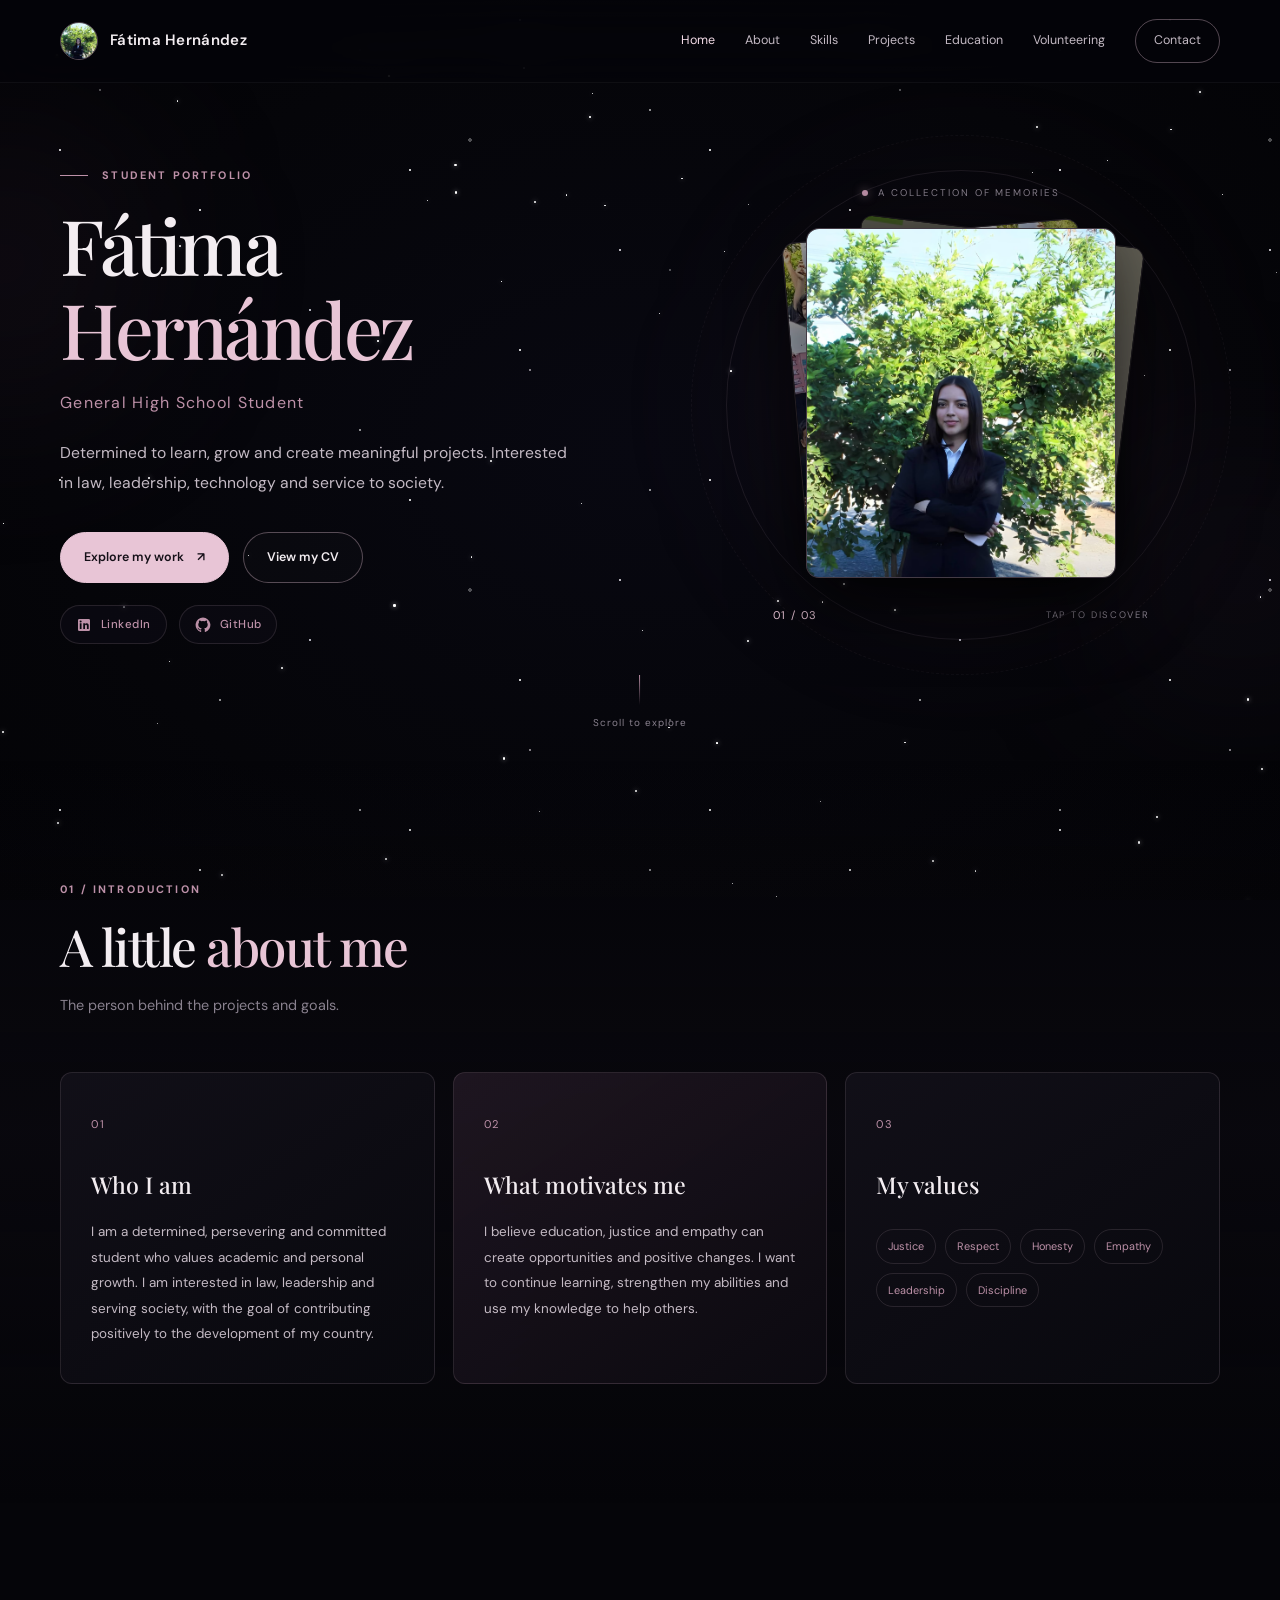
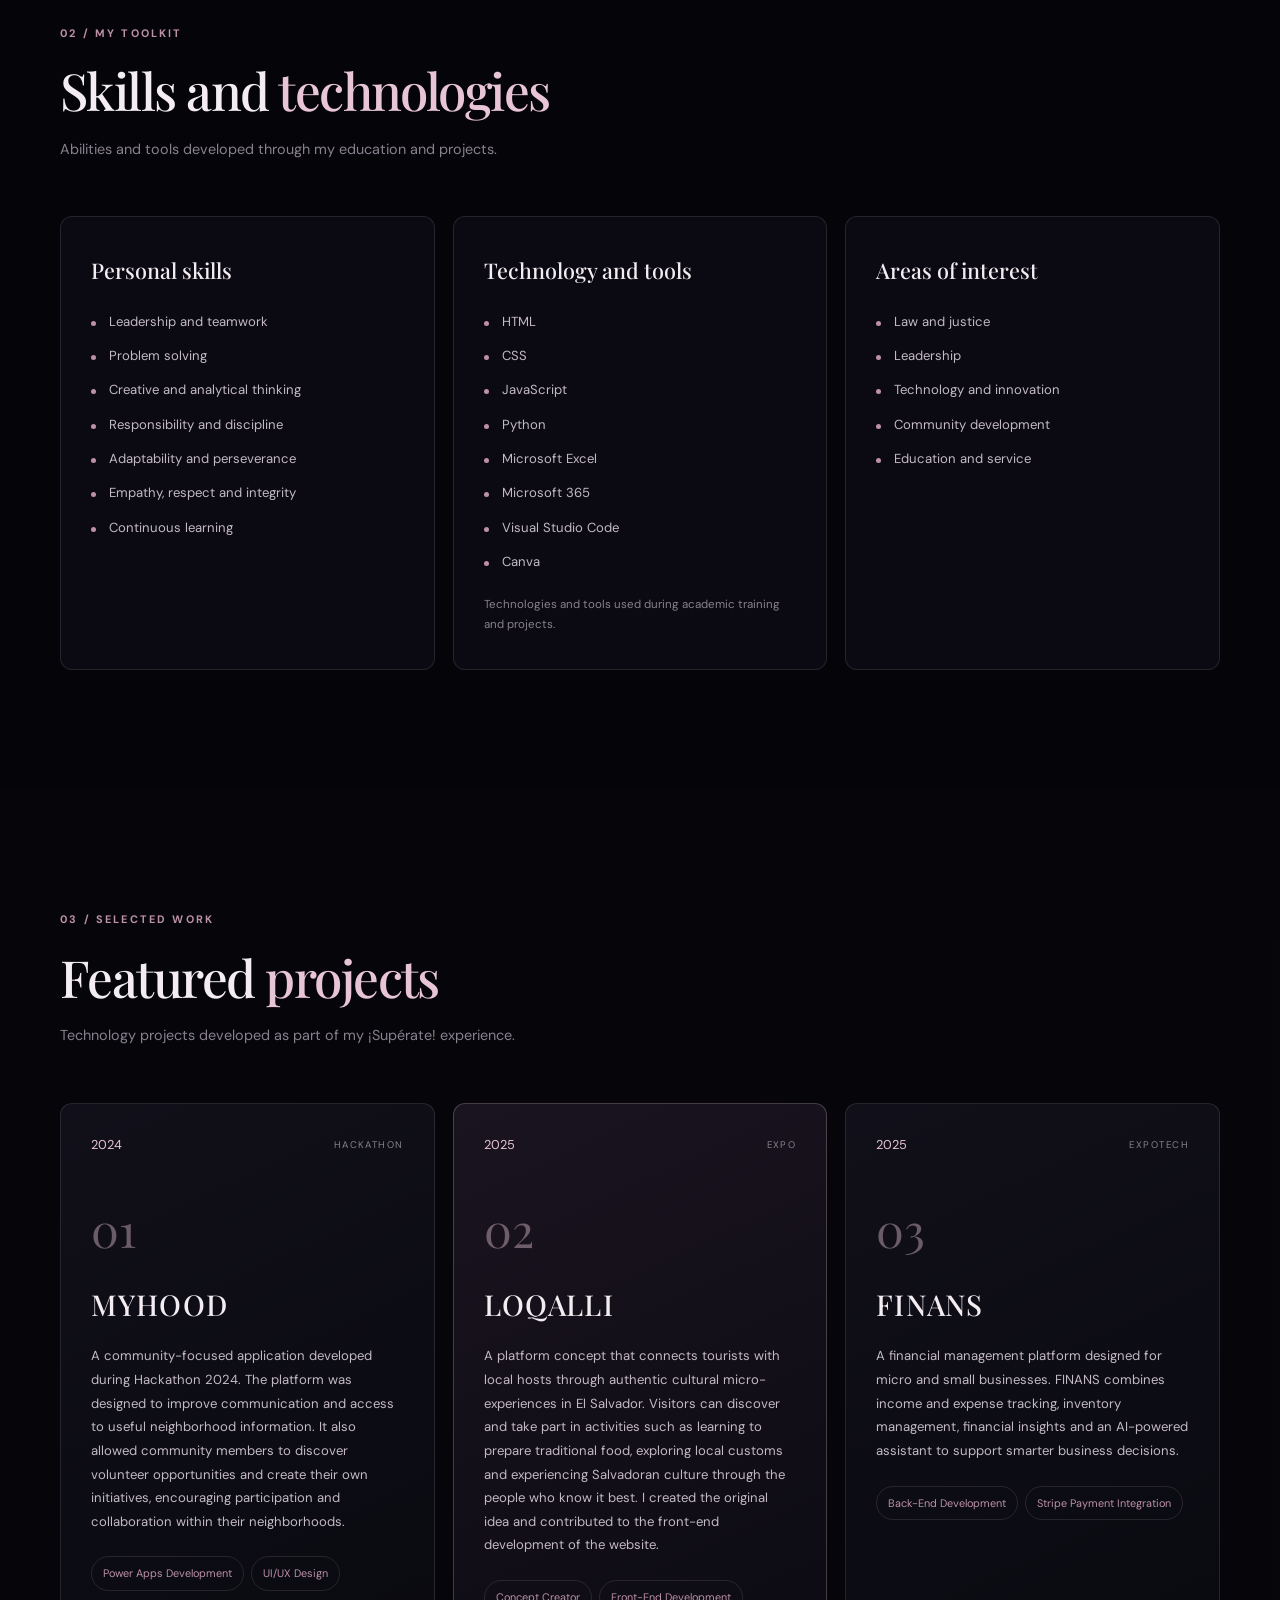
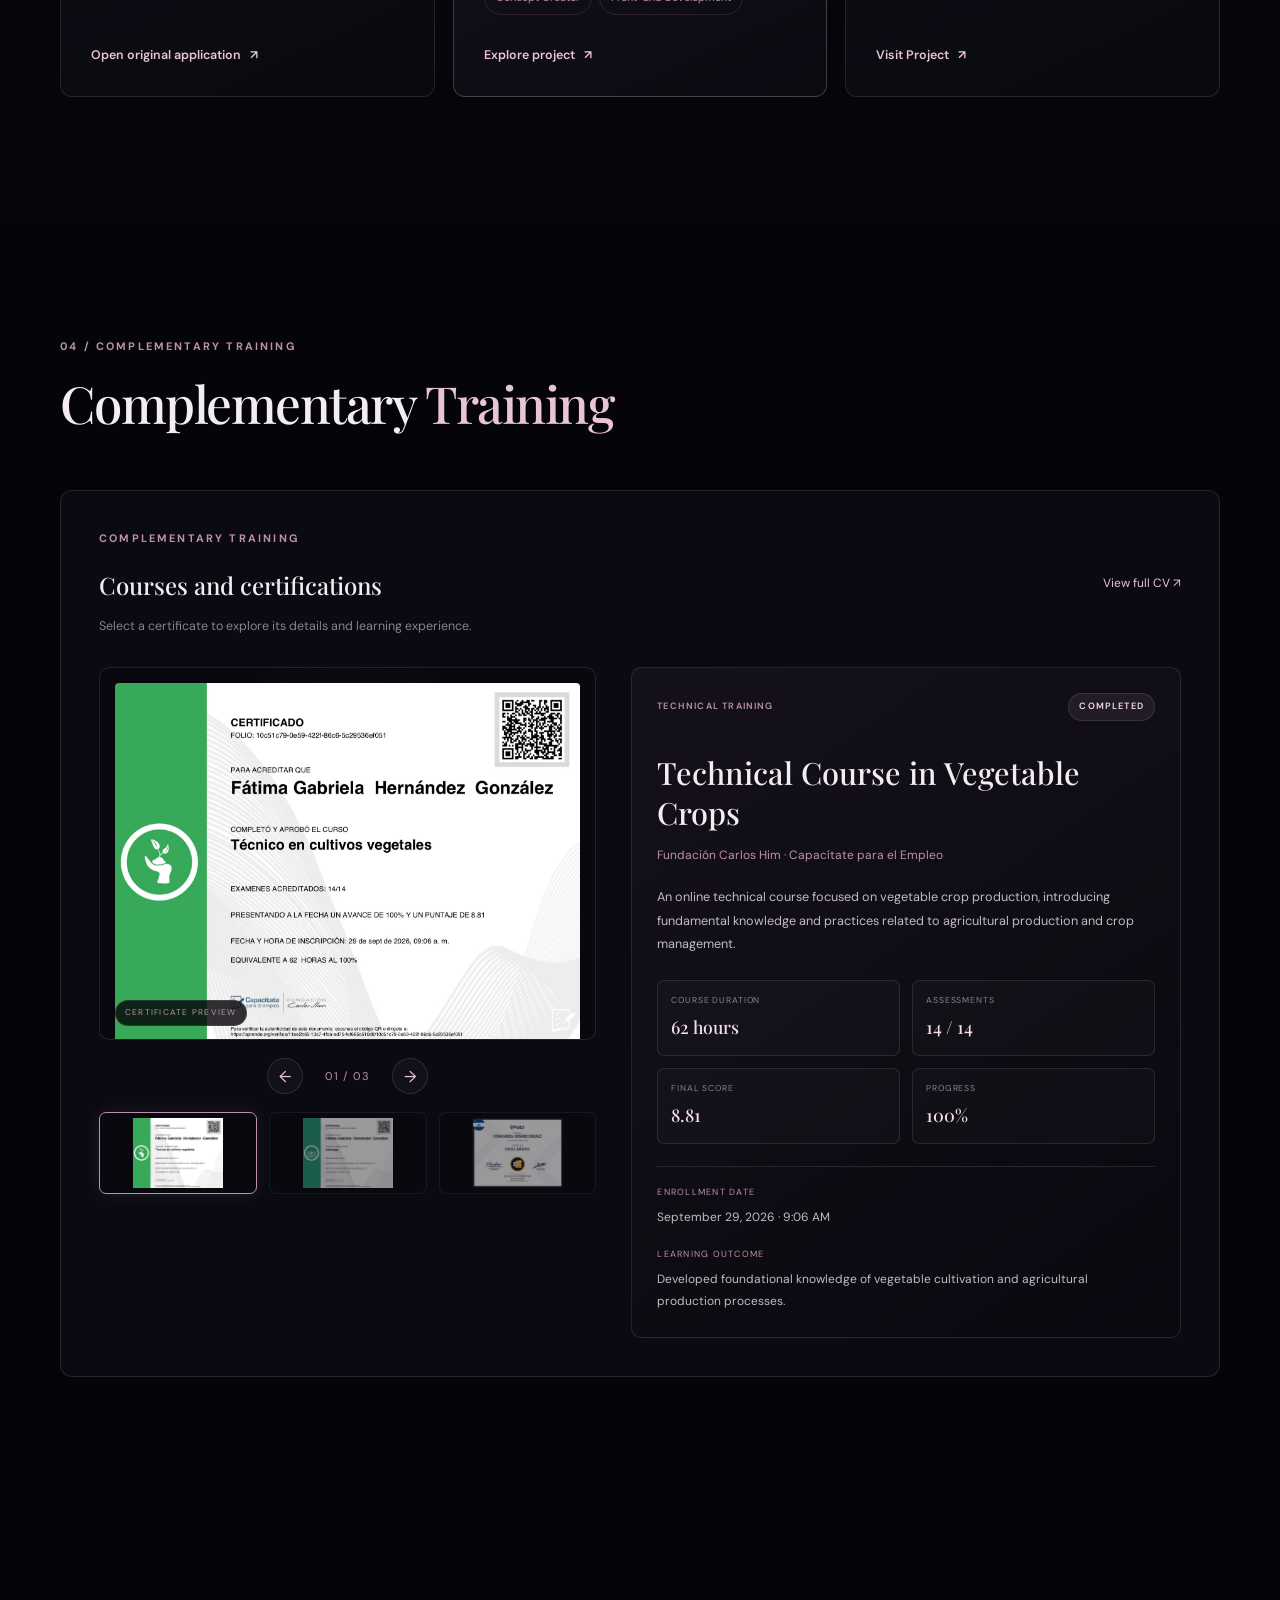
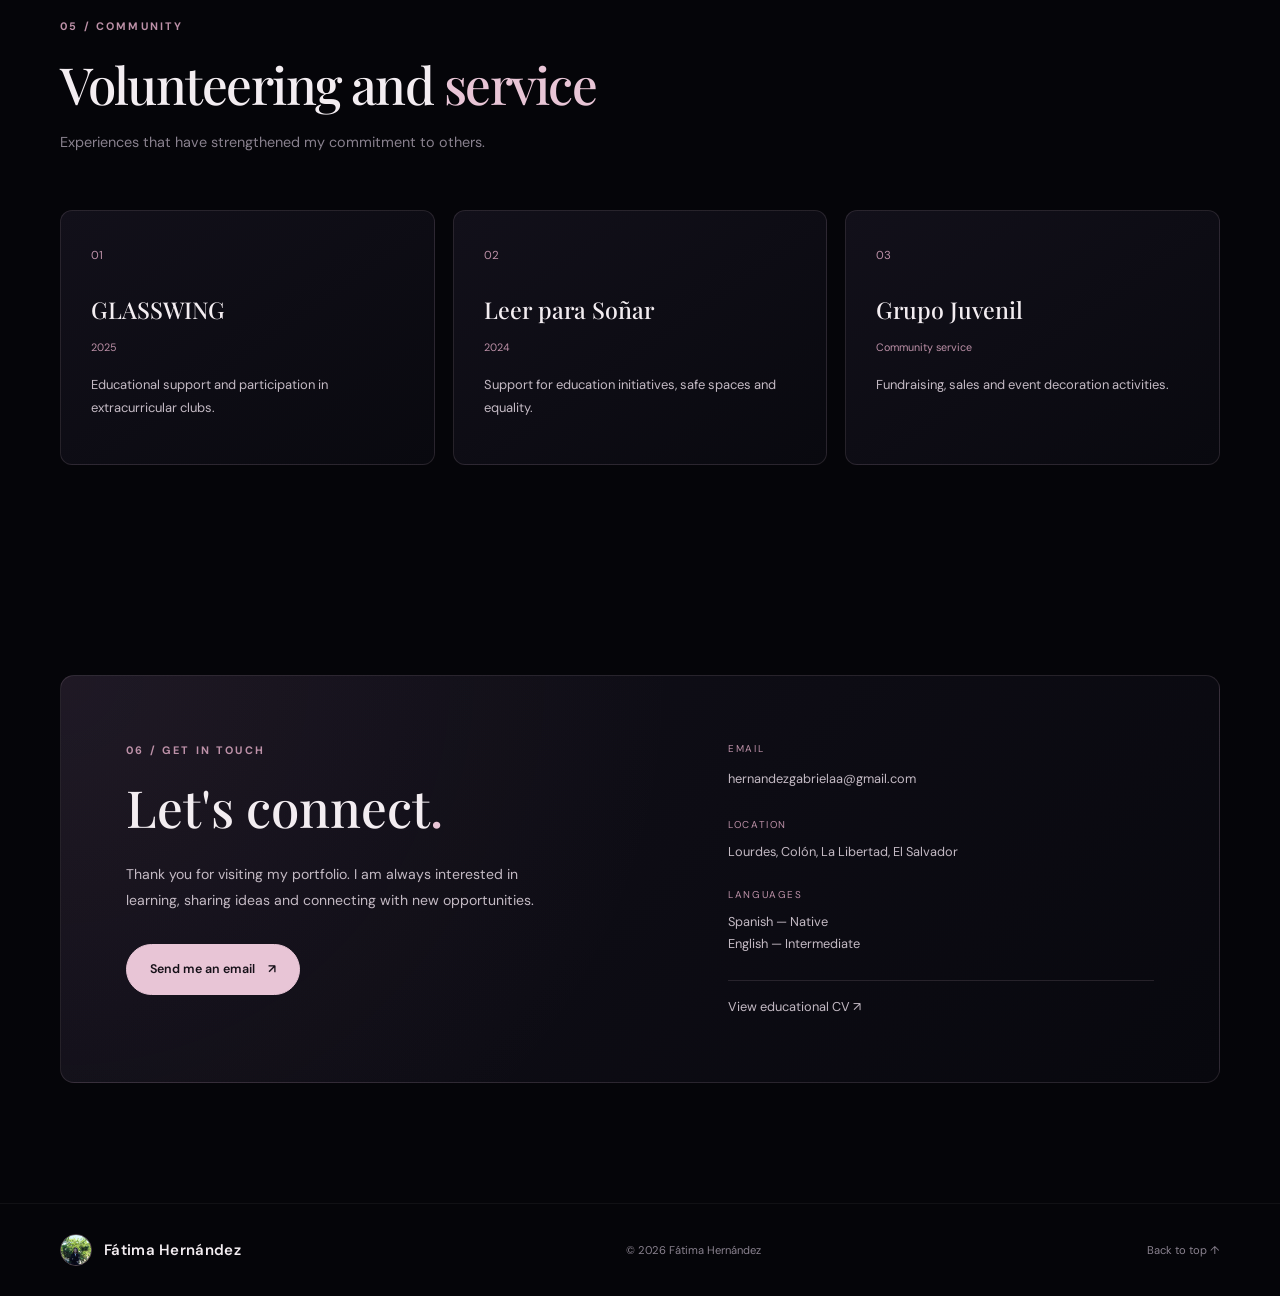
==== 04_MAINPORTFOLIO/index.html @ 50705771 "Initial commit: academic portfolio and projects" ====
<!DOCTYPE html>
<html lang="en">
<head>
    <meta charset="UTF-8">
    <meta name="viewport" content="width=device-width, initial-scale=1.0">
    <meta name="description" content="Academic and professional portfolio of Fátima Hernández, showcasing education, skills, technology projects and certifications.">
    <meta name="author" content="Fátima Hernández">
    <meta name="theme-color" content="#050509">
    <title>Fátima Hernández | Portfolio</title>

    <link rel="stylesheet" href="css/style.css">
    <link rel="preconnect" href="https://fonts.googleapis.com">
    <link rel="preconnect" href="https://fonts.gstatic.com" crossorigin>
    <link href="https://fonts.googleapis.com/css2?family=DM+Sans:wght@400;500;600;700&family=Playfair+Display:wght@500;600;700&display=swap" rel="stylesheet">
</head>

<body>
    <div class="scroll-progress" id="scrollProgress"></div>

    <div class="space-background" aria-hidden="true">
        <div class="stars stars-one"></div>
        <div class="stars stars-two"></div>
        <div class="stars stars-three"></div>
        <div class="shooting-stars" id="shootingStars"></div>
    </div>

    <div class="sparkle-layer" id="sparkleLayer" aria-hidden="true"></div>

    <header class="site-header">
        <nav class="navbar container">
            <a class="brand" href="#home" aria-label="Fátima Hernández home">
                <img class="brand-mark" src="assets/images/photo-1.jpeg" alt="Fátima Hernández">
                <span>Fátima Hernández</span>
            </a>

            <button class="menu-toggle" id="menuToggle" type="button"
                aria-label="Open navigation" aria-expanded="false">
                <span></span><span></span><span></span>
            </button>

            <div class="nav-links" id="navLinks">
                <a href="#home">Home</a>
                <a href="#about">About</a>
                <a href="#skills">Skills</a>
                <a href="#projects">Projects</a>
                <a href="#education">Education</a>
                <a href="#volunteering">Volunteering</a>
                <a href="#contact" class="nav-contact">Contact</a>
            </div>
        </nav>
    </header>

    <main>
        <section class="hero section" id="home">
            <div class="hero-decoration hero-decoration-one"></div>
            <div class="hero-decoration hero-decoration-two"></div>

            <div class="container hero-grid">
                <div class="hero-content reveal">
                    <p class="eyebrow">
                        <span class="eyebrow-line"></span>
                        STUDENT PORTFOLIO
                    </p>

                    <h1>Fátima <span>Hernández</span></h1>
                    <p class="hero-role">General High School Student</p>

                    <p class="hero-description">
                        Determined to learn, grow and create meaningful projects.
                        Interested in law, leadership, technology and service to society.
                    </p>

                    <div class="hero-actions">
                        <a class="button button-primary" href="#projects">
                            Explore my work <span>↗</span>
                        </a>
                        <a class="button button-secondary" href="cv.html">
                            View my CV
                        </a>
                    </div>

                    <div class="hero-socials" aria-label="Professional profiles">
                        <a href="https://www.linkedin.com/in/f%C3%A1tima-hern%C3%A1ndez-843629430/"
                           target="_blank"
                           rel="noopener noreferrer"
                           class="hero-social-link"
                           aria-label="LinkedIn profile"
                           title="LinkedIn">
                            <svg viewBox="0 0 24 24" aria-hidden="true" focusable="false">
                                <path d="M19 3H5a2 2 0 0 0-2 2v14a2 2 0 0 0 2 2h14a2 2 0 0 0 2-2V5a2 2 0 0 0-2-2ZM8.3 18H5.7V9.5h2.6ZM7 8.3a1.5 1.5 0 1 1 0-3 1.5 1.5 0 0 1 0 3ZM19 18h-2.6v-4.1c0-1-.02-2.2-1.35-2.2s-1.56 1.05-1.56 2.13V18h-2.6V9.5h2.5v1.16h.04a2.75 2.75 0 0 1 2.48-1.36c2.65 0 3.14 1.74 3.14 4Z"/>
                            </svg>
                            <span>LinkedIn</span>
                        </a>

                        <a href="https://github.com/gabriela0412"
                           target="_blank"
                           rel="noopener noreferrer"
                           class="hero-social-link"
                           aria-label="GitHub profile"
                           title="GitHub">
                            <svg viewBox="0 0 24 24" aria-hidden="true" focusable="false">
                                <path d="M12 .9a11.1 11.1 0 0 0-3.51 21.63c.55.1.76-.24.76-.53v-2.08c-3.1.67-3.75-1.32-3.75-1.32-.5-1.29-1.23-1.63-1.23-1.63-1.01-.69.08-.68.08-.68 1.12.08 1.71 1.15 1.71 1.15.99 1.7 2.6 1.21 3.23.93.1-.72.39-1.21.7-1.49-2.48-.28-5.09-1.24-5.09-5.52 0-1.22.44-2.22 1.15-3-.12-.28-.5-1.42.11-2.96 0 0 .94-.3 3.05 1.15a10.6 10.6 0 0 1 5.55 0c2.11-1.45 3.04-1.15 3.04-1.15.61 1.54.23 2.68.11 2.96.72.78 1.15 1.78 1.15 3.01 0 4.29-2.61 5.23-5.1 5.51.4.35.75 1.03.75 2.08V22c0 .29.2.64.76.53A11.1 11.1 0 0 0 12 .9Z"/>
                            </svg>
                            <span>GitHub</span>
                        </a>
                    </div>
                </div>

                <div class="hero-visual reveal">
                    <div class="visual-glow"></div>

                    <div class="memory-gallery" id="memoryGallery">
                        <div class="gallery-heading">
                            <span class="gallery-dot"></span>
                            A COLLECTION OF MEMORIES
                        </div>

                        <div class="memory-stack">
                            <button class="memory-card memory-card-back" type="button" aria-label="Show next memory">
                                <img src="assets/images/photo-3.jpeg" alt="Personal photograph 3"
                                    style="width: 100%; height: 100%; object-fit: cover; display: block;">
                            </button>

                            <button class="memory-card memory-card-middle" type="button" aria-label="Show next memory">
                                <img src="assets/images/photo-2.jpeg" alt="Personal photograph 2"
                                    style="width: 100%; height: 100%; object-fit: cover; display: block;">
                            </button>

                            <button class="memory-card memory-card-top" type="button" aria-label="Show next memory">
                                <img src="assets/images/photo-1.jpeg" alt="Personal photograph 1"
                                    style="width: 100%; height: 100%; object-fit: cover; display: block;">
                            </button>
                        </div>

                        <div class="gallery-footer">
                            <span class="gallery-counter" id="galleryCounter">01 / 03</span>
                            <span class="gallery-hint">TAP TO DISCOVER</span>
                        </div>
                    </div>

                    <div class="orbit orbit-one"></div>
                    <div class="orbit orbit-two"></div>
                </div>
            </div>

            <a class="scroll-cue" href="#about">
                <span></span>
                Scroll to explore
            </a>
        </section>

        <section class="section about-section" id="about">
            <div class="container">
                <div class="section-heading reveal">
                    <p class="eyebrow">01 / INTRODUCTION</p>
                    <h2>A little <span>about me</span></h2>
                    <p class="section-subtitle">The person behind the projects and goals.</p>
                </div>

                <div class="about-grid">
                    <article class="about-card reveal">
                        <span class="card-index">01</span>
                        <h3>Who I am</h3>
                        <p>
                            I am a determined, persevering and committed student who values
                            academic and personal growth. I am interested in law, leadership
                            and serving society, with the goal of contributing positively
                            to the development of my country.
                        </p>
                    </article>

                    <article class="about-card about-card-accent reveal">
                        <span class="card-index">02</span>
                        <h3>What motivates me</h3>
                        <p>
                            I believe education, justice and empathy can create opportunities
                            and positive changes. I want to continue learning, strengthen my
                            abilities and use my knowledge to help others.
                        </p>
                    </article>

                    <article class="about-card reveal">
                        <span class="card-index">03</span>
                        <h3>My values</h3>
                        <div class="value-tags">
                            <span>Justice</span>
                            <span>Respect</span>
                            <span>Honesty</span>
                            <span>Empathy</span>
                            <span>Leadership</span>
                            <span>Discipline</span>
                        </div>
                    </article>
                </div>
            </div>
        </section>

        <section class="section skills-section" id="skills">
            <div class="container">
                <div class="section-heading reveal">
                    <p class="eyebrow">02 / MY TOOLKIT</p>
                    <h2>Skills and <span>technologies</span></h2>
                    <p class="section-subtitle">
                        Abilities and tools developed through my education and projects.
                    </p>
                </div>

                <div class="skills-grid">
                    <article class="skill-card reveal">
                        <h3>Personal skills</h3>
                        <ul>
                            <li>Leadership and teamwork</li>
                            <li>Problem solving</li>
                            <li>Creative and analytical thinking</li>
                            <li>Responsibility and discipline</li>
                            <li>Adaptability and perseverance</li>
                            <li>Empathy, respect and integrity</li>
                            <li>Continuous learning</li>
                        </ul>
                    </article>

                    <article class="skill-card reveal">
                        <h3>Technology and tools</h3>
                        <ul>
                            <li>HTML</li>
                            <li>CSS</li>
                            <li>JavaScript</li>
                            <li>Python</li>
                            <li>Microsoft Excel</li>
                            <li>Microsoft 365</li>
                            <li>Visual Studio Code</li>
                            <li>Canva</li>
                        </ul>
                        <p class="skill-footnote">
                            Technologies and tools used during academic training and projects.
                        </p>
                    </article>

                    <article class="skill-card reveal">
                        <h3>Areas of interest</h3>
                        <ul>
                            <li>Law and justice</li>
                            <li>Leadership</li>
                            <li>Technology and innovation</li>
                            <li>Community development</li>
                            <li>Education and service</li>
                        </ul>
                    </article>
                </div>
            </div>
        </section>

        <section class="section projects-section" id="projects">
            <div class="container">
                <div class="section-heading reveal">
                    <p class="eyebrow">03 / SELECTED WORK</p>
                    <h2>Featured <span>projects</span></h2>
                    <p class="section-subtitle">
                        Technology projects developed as part of my ¡Supérate! experience.
                    </p>
                </div>

                <div class="projects-grid">
                    <article class="project-card reveal">
                        <div class="project-top">
                            <span class="project-year">2024</span>
                            <span class="project-type">HACKATHON</span>
                        </div>
                        <div class="project-symbol">01</div>
                        <h3>MYHOOD</h3>
                        <p class="project-description">
                            A community-focused application developed during Hackathon 2024.
                            The platform was designed to improve communication and access
                            to useful neighborhood information. It also allowed community
                            members to discover volunteer opportunities and create their
                            own initiatives, encouraging participation and collaboration
                            within their neighborhoods.
                        </p>
                        <div class="project-tags">
                            <span>Power Apps Development</span>
                            <span>UI/UX Design</span>
                        </div>
                        <a class="project-link"
                           href="https://apps.powerapps.com/play/e/default-d8e3bd44-0bba-426b-952d-ada7bb17393c/a/3a847e19-cc25-45d2-9c32-d7da4d3f4ea5?tenantId=d8e3bd44-0bba-426b-952d-ada7bb17393c&hint=375a041c-9f9b-4d1b-8ca0-4f06e231d00d&sourcetime=1794165853092"
                           target="_blank" rel="noopener noreferrer">
                            Open original application <span>↗</span>
                        </a>
                    </article>

                    <article class="project-card project-card-featured reveal">
                        <div class="project-top">
                            <span class="project-year">2025</span>
                            <span class="project-type">EXPO</span>
                        </div>
                        <div class="project-symbol">02</div>
                        <h3>LOQALLI</h3>
                        <p class="project-description">
                            A platform concept that connects tourists with local hosts
                            through authentic cultural micro-experiences in El Salvador.
                            Visitors can discover and take part in activities such as
                            learning to prepare traditional food, exploring local customs
                            and experiencing Salvadoran culture through the people who
                            know it best. I created the original idea and contributed
                            to the front-end development of the website.
                        </p>
                        <div class="project-tags">
                            <span>Concept Creator</span>
                            <span>Front-End Development</span>
                        </div>
                        <a class="project-link" href="../02_LOQALLI/index.html">
                            Explore project <span>↗</span>
                        </a>
                    </article>

                    <article class="project-card reveal">
                        <div class="project-top">
                            <span class="project-year">2025</span>
                            <span class="project-type">EXPOTECH</span>
                        </div>
                        <div class="project-symbol">03</div>
                        <h3>FINANS</h3>
                        <p class="project-description">
                            A financial management platform designed for micro and small
                            businesses. FINANS combines income and expense tracking,
                            inventory management, financial insights and an AI-powered
                            assistant to support smarter business decisions.
                        </p>
                        <div class="project-tags">
                            <span>Back-End Development</span>
                            <span>Stripe Payment Integration</span>
                        </div>
                        <a class="project-link"
                           href="https://finans-website.onrender.com/"
                           target="_blank" rel="noopener noreferrer">
                            Visit Project <span>↗</span>
                        </a>
                    </article>
                </div>
            </div>
        </section>

        <section class="section education-section" id="education">
            <div class="container">
                <div class="section-heading reveal">
                    <p class="eyebrow">04 / COMPLEMENTARY TRAINING</p>
                    <h2>Complementary <span>Training</span></h2>
                </div>

                <div class="certificates-panel reveal">
                    <div class="certificates-heading">
                        <div>
                            <p class="eyebrow">COMPLEMENTARY TRAINING</p>
                            <h3>Courses and certifications</h3>
                            <p class="certificates-intro">
                                Select a certificate to explore its details and learning experience.
                            </p>
                        </div>
                        <a href="cv.html" class="text-link">View full CV ↗</a>
                    </div>

                    <div class="certificate-gallery" id="certificateGallery">
                        <div class="certificate-preview">
                            <div class="certificate-image-frame">
                                <img id="certificateImage"
                                     src="assets/images/certificate-1.jpeg"
                                     alt="Technical Course in Vegetable Crops certificate">
                                <span class="certificate-image-caption">CERTIFICATE PREVIEW</span>
                            </div>

                            <div class="certificate-controls">
                                <button type="button" id="certificatePrevious" aria-label="Previous certificate">←</button>
                                <span id="certificateCounter">01 / 03</span>
                                <button type="button" id="certificateNext" aria-label="Next certificate">→</button>
                            </div>

                            <div class="certificate-thumbnails" aria-label="Choose a certificate">
                                <button type="button" class="certificate-thumbnail active" data-certificate="0" aria-label="Show certificate one">
                                    <img src="assets/images/certificate-1.jpeg" alt="">
                                </button>
                                <button type="button" class="certificate-thumbnail" data-certificate="1" aria-label="Show certificate two">
                                    <img src="assets/images/certificate-2.jpeg" alt="">
                                </button>
                                <button type="button" class="certificate-thumbnail" data-certificate="2" aria-label="Show certificate three">
                                    <img src="assets/images/certificate-3.jpeg" alt="">
                                </button>
                            </div>
                        </div>

                        <article class="certificate-details" aria-live="polite">
                            <div class="certificate-detail-top">
                                <span class="certificate-category" id="certificateCategory">TECHNICAL TRAINING</span>
                                <span class="certificate-status" id="certificateStatus">COMPLETED</span>
                            </div>

                            <p class="certificate-index" id="certificateIndex">CERTIFICATE 01</p>
                            <h4 id="certificateTitle">Technical Course in Vegetable Crops</h4>
                            <p class="certificate-institution" id="certificateInstitution">
                                Fundación Carlos Him · Capacítate para el Empleo
                            </p>

                            <p class="certificate-description" id="certificateDescription">
                                An online technical course focused on vegetable crop production,
                                introducing fundamental knowledge and practices related to
                                agricultural production and crop management.
                            </p>

                            <div class="certificate-stat-grid">
                                <div class="certificate-stat">
                                    <span>COURSE DURATION</span>
                                    <strong id="certificateHours">62 hours</strong>
                                </div>
                                <div class="certificate-stat">
                                    <span>ASSESSMENTS</span>
                                    <strong id="certificateExams">14 / 14</strong>
                                </div>
                                <div class="certificate-stat">
                                    <span>FINAL SCORE</span>
                                    <strong id="certificateScore">8.81</strong>
                                </div>
                                <div class="certificate-stat">
                                    <span>PROGRESS</span>
                                    <strong id="certificateProgress">100%</strong>
                                </div>
                            </div>

                            <div class="certificate-date">
                                <span id="certificateDateLabel">ENROLLMENT DATE</span>
                                <p id="certificateDate">September 29, 2026 · 9:06 AM</p>
                            </div>

                            <div class="certificate-learning">
                                <span>LEARNING OUTCOME</span>
                                <p id="certificateLearning">
                                    Developed foundational knowledge of vegetable cultivation
                                    and agricultural production processes.
                                </p>
                            </div>
                        </article>
                    </div>
                </div>
            </div>
        </section>

        <section class="section volunteering-section" id="volunteering">
            <div class="container">
                <div class="section-heading reveal">
                    <p class="eyebrow">05 / COMMUNITY</p>
                    <h2>Volunteering and <span>service</span></h2>
                    <p class="section-subtitle">
                        Experiences that have strengthened my commitment to others.
                    </p>
                </div>

                <div class="volunteer-grid">
                    <article class="volunteer-card reveal">
                        <span class="volunteer-number">01</span>
                        <h3>GLASSWING</h3>
                        <span class="volunteer-year">2025</span>
                        <p>Educational support and participation in extracurricular clubs.</p>
                    </article>

                    <article class="volunteer-card reveal">
                        <span class="volunteer-number">02</span>
                        <h3>Leer para Soñar</h3>
                        <span class="volunteer-year">2024</span>
                        <p>Support for education initiatives, safe spaces and equality.</p>
                    </article>

                    <article class="volunteer-card reveal">
                        <span class="volunteer-number">03</span>
                        <h3>Grupo Juvenil</h3>
                        <span class="volunteer-year">Community service</span>
                        <p>Fundraising, sales and event decoration activities.</p>
                    </article>
                </div>
            </div>
        </section>

        <section class="section contact-section" id="contact">
            <div class="container contact-card reveal">
                <div class="contact-content">
                    <p class="eyebrow">06 / GET IN TOUCH</p>
                    <h2>Let's connect<span>.</span></h2>
                    <p>
                        Thank you for visiting my portfolio. I am always interested
                        in learning, sharing ideas and connecting with new opportunities.
                    </p>
                    <a class="button button-primary" href="mailto:hernandezgabrielaa@gmail.com">
                        Send me an email <span>↗</span>
                    </a>
                </div>

                <div class="contact-details">
                    <div>
                        <span class="detail-label">EMAIL</span>
                        <a href="mailto:hernandezgabrielaa@gmail.com">hernandezgabrielaa@gmail.com</a>
                    </div>

                    <div>
                        <span class="detail-label">LOCATION</span>
                        <p>Lourdes, Colón, La Libertad, El Salvador</p>
                    </div>

                    <div>
                        <span class="detail-label">LANGUAGES</span>
                        <p>Spanish — Native</p>
                        <p>English — Intermediate</p>
                    </div>

                    <a class="cv-download-link" href="cv.html">View educational CV ↗</a>
                </div>
            </div>
        </section>
    </main>

    <footer class="site-footer">
        <div class="container footer-inner">
            <a class="brand footer-brand" href="#home">
                <img class="brand-mark" src="assets/images/photo-1.jpeg" alt="Fátima Hernández">
                <span>Fátima Hernández</span>
            </a>
            <p>© 2026 Fátima Hernández</p>
            <a href="#home" class="back-to-top">Back to top ↑</a>
        </div>
    </footer>

    <script src="js/script.js"></script>
</body>
</html>
---- 04_MAINPORTFOLIO/css/style.css ----
:root {
    --background: #050509;
    --background-soft: #08080f;
    --surface: #0d0c14;
    --surface-light: #12111b;
    --surface-hover: #191622;

    --pink: #e8c5d6;
    --pink-soft: #f4dce8;
    --pink-muted: #bd91a8;
    --pink-dark: #8c637b;

    --text: #f3edf1;
    --text-soft: #c4bac4;
    --muted: #89818e;

    --border: rgba(232, 197, 214, 0.13);
    --border-hover: rgba(232, 197, 214, 0.35);

    --font-main: 'DM Sans', sans-serif;
    --font-display: 'Playfair Display', serif;

    --container: 1160px;
}

* {
    margin: 0;
    padding: 0;
    box-sizing: border-box;
}

html {
    scroll-behavior: smooth;
    scroll-padding-top: 100px;
}

body {
    background: var(--background);
    color: var(--text);
    font-family: var(--font-main);
    line-height: 1.7;
    overflow-x: hidden;
    position: relative;
}

body::before {
    content: "";
    position: fixed;
    inset: 0;
    pointer-events: none;
    z-index: -1;
    background:
        radial-gradient(ellipse at 50% 0%, rgba(74, 59, 83, 0.09), transparent 45%),
        radial-gradient(ellipse at 10% 65%, rgba(77, 53, 78, 0.055), transparent 35%),
        radial-gradient(ellipse at 90% 85%, rgba(90, 63, 84, 0.05), transparent 35%);
}

a {
    text-decoration: none;
    color: inherit;
}

button {
    font: inherit;
}

ul {
    list-style: none;
}

.container {
    width: min(var(--container), calc(100% - 48px));
    margin: 0 auto;
}

.section {
    position: relative;
    padding: 120px 0;
}

.space-background {
    position: fixed;
    inset: 0;
    overflow: hidden;
    pointer-events: none;
    z-index: -1;
    background:
        radial-gradient(ellipse at 50% 50%, #080811 0%, #050509 65%, #030306 100%);
}

.stars {
    position: absolute;
    inset: -100%;
    width: 300%;
    height: 300%;
    background-repeat: repeat;
    will-change: transform;
}

.stars-one {
    opacity: 0.8;
    background-image:
        radial-gradient(1px 1px at 40px 60px, #ffffff 98%, transparent),
        radial-gradient(1px 1px at 180px 120px, #ffffff 98%, transparent),
        radial-gradient(1px 1px at 290px 220px, #dcdce8 98%, transparent),
        radial-gradient(1px 1px at 390px 80px, #ffffff 98%, transparent),
        radial-gradient(1px 1px at 500px 260px, #ffffff 98%, transparent),
        radial-gradient(1px 1px at 600px 160px, #e9e5ed 98%, transparent);
    background-size: 650px 330px;
    animation: starDrift 100s linear infinite;
}

.stars-two {
    opacity: 0.55;
    background-image:
        radial-gradient(1.5px 1.5px at 100px 80px, #fff 98%, transparent),
        radial-gradient(1px 1px at 240px 190px, #fff 98%, transparent),
        radial-gradient(1px 1px at 410px 130px, #e8dfe8 98%, transparent),
        radial-gradient(1.5px 1.5px at 530px 250px, #fff 98%, transparent);
    background-size: 700px 380px;
    animation: starDrift 150s linear infinite reverse;
}

.stars-three {
    opacity: 0.3;
    background-image:
        radial-gradient(2px 2px at 150px 140px, #fff 98%, transparent),
        radial-gradient(1px 1px at 350px 270px, #fff 98%, transparent),
        radial-gradient(1px 1px at 580px 90px, #fff 98%, transparent);
    background-size: 800px 450px;
    animation: starDrift 190s linear infinite;
}

@keyframes starDrift {
    from {
        transform: translate3d(0, 0, 0);
    }

    to {
        transform: translate3d(-250px, 180px, 0);
    }
}

.shooting-stars {
    position: absolute;
    inset: 0;
    overflow: hidden;
}

.shooting-star {
    position: absolute;
    width: 120px;
    height: 1px;
    opacity: 0;
    transform: rotate(-35deg);
    transform-origin: right;
    background: linear-gradient(
        90deg,
        transparent,
        rgba(255, 255, 255, 0.15),
        rgba(255, 255, 255, 0.9)
    );
    filter: drop-shadow(0 0 3px rgba(255, 255, 255, 0.45));
    animation: shootingStar 1.7s ease-out forwards;
}

.shooting-star::after {
    content: "";
    position: absolute;
    right: 0;
    top: -1px;
    width: 3px;
    height: 3px;
    border-radius: 50%;
    background: white;
    box-shadow: 0 0 8px white;
}

@keyframes shootingStar {
    0% {
        opacity: 0;
        transform: translate(0, 0) rotate(-35deg);
    }

    12% {
        opacity: 0.9;
    }

    100% {
        opacity: 0;
        transform: translate(-260px, 180px) rotate(-35deg);
    }
}

.sparkle-layer {
    position: fixed;
    inset: 0;
    pointer-events: none;
    overflow: hidden;
    z-index: 0;
}

.sparkle {
    position: absolute;
    width: 2px;
    height: 2px;
    border-radius: 50%;
    background: #fff;
    box-shadow: 0 0 5px rgba(255, 255, 255, 0.7);
    animation: twinkle var(--duration) ease-in-out infinite;
    animation-delay: var(--delay);
}

@keyframes twinkle {
    0%, 100% {
        opacity: 0.12;
        transform: scale(0.65);
    }

    50% {
        opacity: 0.95;
        transform: scale(1.5);
    }
}

.scroll-progress {
    position: fixed;
    top: 0;
    left: 0;
    height: 2px;
    width: 0;
    background: linear-gradient(90deg, #c69ab0, #f7e5ee);
    z-index: 1000;
}

.site-header {
    position: fixed;
    top: 0;
    left: 0;
    width: 100%;
    z-index: 100;
    background: rgba(5, 5, 9, 0.78);
    backdrop-filter: blur(20px);
    border-bottom: 1px solid rgba(255, 255, 255, 0.045);
}

.navbar {
    height: 82px;
    display: flex;
    align-items: center;
    justify-content: space-between;
}

.brand {
    display: flex;
    align-items: center;
    gap: 12px;
    font-weight: 600;
    font-size: 0.94rem;
    letter-spacing: 0.02em;
}

.brand-mark {
    width: 38px;
    height: 38px;
    display: grid;
    place-items: center;
    border: 1px solid var(--border-hover);
    border-radius: 50%;
    color: var(--pink);
    font-family: var(--font-display);
    font-size: 0.85rem;
}

.nav-links {
    display: flex;
    align-items: center;
    gap: 30px;
}

.nav-links a {
    font-size: 0.78rem;
    color: var(--text-soft);
    transition: color 0.3s ease;
}

.nav-links a:hover,
.nav-links a.active {
    color: var(--pink-soft);
}

.nav-contact {
    padding: 10px 18px;
    border: 1px solid var(--border-hover);
    border-radius: 30px;
}

.menu-toggle {
    display: none;
    background: transparent;
    border: 0;
    cursor: pointer;
}

/* HERO */

.hero {
    min-height: 760px;
    display: flex;
    align-items: center;
    padding-top: 150px;
    padding-bottom: 100px;
    overflow: hidden;
}

.hero-grid {
    display: grid;
    grid-template-columns: 1.05fr 0.95fr;
    align-items: center;
    gap: 70px;
}

.hero-decoration {
    position: absolute;
    border-radius: 50%;
    filter: blur(90px);
    pointer-events: none;
}

.hero-decoration-one {
    width: 300px;
    height: 300px;
    background: rgba(119, 83, 111, 0.09);
    top: 15%;
    left: -150px;
}

.hero-decoration-two {
    width: 280px;
    height: 280px;
    background: rgba(117, 91, 122, 0.07);
    right: -100px;
    bottom: 5%;
}

.eyebrow {
    color: var(--pink-muted);
    font-size: 0.68rem;
    font-weight: 700;
    letter-spacing: 0.2em;
    margin-bottom: 18px;
}

.eyebrow-line {
    display: inline-block;
    width: 28px;
    height: 1px;
    background: var(--pink-muted);
    vertical-align: middle;
    margin-right: 9px;
}

.hero h1 {
    font-family: var(--font-display);
    font-size: clamp(3.2rem, 6vw, 5.7rem);
    line-height: 1.1;
    font-weight: 500;
    letter-spacing: -0.045em;
    margin-bottom: 18px;
}

.hero h1 span,
.section-heading h2 span {
    color: var(--pink);
}

.hero-role {
    color: var(--pink-muted);
    font-size: 1rem;
    letter-spacing: 0.08em;
    margin-bottom: 22px;
}

.hero-description {
    max-width: 510px;
    color: var(--text-soft);
    font-size: 0.98rem;
    line-height: 1.9;
}

.hero-actions {
    display: flex;
    gap: 14px;
    margin-top: 34px;
    flex-wrap: wrap;
}

.button {
    display: inline-flex;
    align-items: center;
    justify-content: center;
    gap: 13px;
    padding: 14px 23px;
    border-radius: 30px;
    font-size: 0.78rem;
    font-weight: 600;
    transition: all 0.3s ease;
}

.button-primary {
    color: #151018;
    background: var(--pink);
    border: 1px solid var(--pink);
}

.button-primary:hover {
    background: var(--pink-soft);
    transform: translateY(-3px);
    box-shadow: 0 8px 30px rgba(232, 197, 214, 0.16);
}

.button-secondary {
    color: var(--text);
    border: 1px solid var(--border-hover);
    background: rgba(255, 255, 255, 0.015);
}

.button-secondary:hover {
    border-color: var(--pink);
    color: var(--pink-soft);
    transform: translateY(-3px);
}

/* LINKEDIN AND GITHUB */

.hero-socials {
    display: flex;
    align-items: center;
    flex-wrap: wrap;
    gap: 12px;
    margin-top: 22px;
    position: relative;
    z-index: 5;
}

.hero-social-link {
    display: inline-flex;
    align-items: center;
    justify-content: center;
    gap: 9px;
    padding: 9px 15px;
    color: var(--pink-muted);
    background: rgba(13, 12, 20, 0.65);
    border: 1px solid var(--border);
    border-radius: 30px;
    font-size: 0.72rem;
    font-weight: 500;
    letter-spacing: 0.04em;
    transition:
        color 0.3s ease,
        background 0.3s ease,
        border-color 0.3s ease,
        box-shadow 0.3s ease,
        transform 0.3s ease;
}

.hero-social-link svg {
    width: 16px;
    height: 16px;
    flex-shrink: 0;
    fill: currentColor;
    transition: transform 0.3s ease;
}

.hero-social-link:hover {
    color: var(--pink-soft);
    background: rgba(232, 197, 214, 0.08);
    border-color: var(--pink-muted);
    box-shadow: 0 0 22px rgba(232, 197, 214, 0.12);
    transform: translateY(-3px);
}

.hero-social-link:hover svg {
    transform: scale(1.1);
}

.hero-social-link:focus-visible {
    outline: 2px solid var(--pink);
    outline-offset: 4px;
}

.hero-note {
    margin-top: 42px;
    color: var(--muted);
    font-size: 0.76rem;
    letter-spacing: 0.04em;
}

.note-star {
    color: var(--pink);
    margin-right: 9px;
}

/* MEMORY GALLERY */

.hero-visual {
    min-height: 510px;
    position: relative;
    display: grid;
    place-items: center;
}

.visual-glow {
    position: absolute;
    width: 360px;
    height: 360px;
    border-radius: 50%;
    background: rgba(166, 117, 148, 0.09);
    filter: blur(85px);
}

.memory-gallery {
    width: min(100%, 400px);
    position: relative;
    z-index: 3;
}

.gallery-heading {
    display: flex;
    align-items: center;
    justify-content: center;
    gap: 10px;
    color: var(--muted);
    font-size: 0.61rem;
    letter-spacing: 0.2em;
    margin-bottom: 26px;
}

.gallery-dot {
    width: 6px;
    height: 6px;
    border-radius: 50%;
    background: var(--pink-muted);
    box-shadow: 0 0 10px rgba(232, 197, 214, 0.5);
}

.memory-stack {
    width: 310px;
    height: 350px;
    position: relative;
    margin: 0 auto;
    perspective: 1000px;
}

.memory-card {
    position: absolute;
    inset: 0;
    width: 100%;
    height: 100%;
    padding: 0;
    border: 1px solid rgba(232, 197, 214, 0.25);
    border-radius: 13px;
    overflow: hidden;
    cursor: pointer;
    background: var(--surface);
    box-shadow: 0 25px 70px rgba(0, 0, 0, 0.5);
    transition:
        transform 0.65s cubic-bezier(.2, .8, .2, 1),
        opacity 0.55s ease,
        filter 0.5s ease;
}

.memory-card:focus-visible {
    outline: 2px solid var(--pink);
    outline-offset: 5px;
}

.memory-card-back {
    transform: translate(23px, -12px) rotate(7deg) scale(0.92);
    filter: brightness(0.45);
    z-index: 1;
}

.memory-card-middle {
    transform: translate(-17px, -5px) rotate(-5deg) scale(0.96);
    filter: brightness(0.65);
    z-index: 2;
}

.memory-card-top {
    transform: translate(0, 0) rotate(0deg);
    z-index: 3;
}

.memory-card-top:hover {
    transform: translateY(-7px) rotate(-1deg);
}

.memory-card-top.is-leaving {
    transform: translate(130px, -100px) rotate(18deg) scale(0.75);
    opacity: 0;
    filter: brightness(0.2);
    pointer-events: none;
}

.memory-card.is-arriving {
    animation: memoryArrive 0.65s cubic-bezier(.2, .8, .2, 1);
}

@keyframes memoryArrive {
    from {
        opacity: 0.5;
        transform: translate(-30px, 15px) rotate(-8deg) scale(0.92);
    }

    to {
        opacity: 1;
    }
}

.memory-placeholder {
    position: absolute;
    inset: 0;
    display: flex;
    flex-direction: column;
    justify-content: center;
    align-items: center;
    overflow: hidden;
}

.memory-placeholder::before {
    content: "";
    position: absolute;
    inset: 0;
    background:
        radial-gradient(circle at 25% 20%, rgba(232, 197, 214, 0.12), transparent 35%),
        radial-gradient(circle at 75% 80%, rgba(136, 107, 147, 0.14), transparent 38%),
        linear-gradient(145deg, #17131e, #09090f 75%);
}

.memory-placeholder::after {
    content: "";
    position: absolute;
    inset: 14px;
    border: 1px solid rgba(232, 197, 214, 0.1);
    border-radius: 7px;
    pointer-events: none;
}

.memory-placeholder-one {
    background: #100e17;
}

.memory-placeholder-two {
    background: #13111b;
}

.memory-placeholder-three {
    background: #0d1018;
}

.memory-initials {
    position: relative;
    z-index: 1;
    font-family: var(--font-display);
    font-size: 5rem;
    color: rgba(244, 220, 232, 0.75);
    text-shadow: 0 0 40px rgba(232, 197, 214, 0.18);
}

.memory-number {
    position: relative;
    z-index: 1;
    font-family: var(--font-display);
    font-size: 5rem;
    color: rgba(244, 220, 232, 0.65);
}

.memory-placeholder-text {
    position: relative;
    z-index: 1;
    font-size: 0.58rem;
    letter-spacing: 0.25em;
    color: var(--pink-muted);
    margin-top: 15px;
}

.gallery-footer {
    display: flex;
    justify-content: space-between;
    align-items: center;
    margin: 28px 12px 0;
}

.gallery-counter {
    color: var(--pink);
    font-size: 0.7rem;
    letter-spacing: 0.12em;
}

.gallery-hint {
    color: var(--muted);
    font-size: 0.59rem;
    letter-spacing: 0.17em;
}

.orbit {
    position: absolute;
    border: 1px solid rgba(232, 197, 214, 0.09);
    border-radius: 50%;
    pointer-events: none;
}

.orbit-one {
    width: 470px;
    height: 470px;
    animation: orbitRotate 45s linear infinite;
}

.orbit-two {
    width: 540px;
    height: 540px;
    border-style: dashed;
    border-color: rgba(232, 197, 214, 0.045);
    animation: orbitRotate 75s linear infinite reverse;
}

@keyframes orbitRotate {
    to {
        transform: rotate(360deg);
    }
}

.floating-label {
    position: absolute;
    right: -8px;
    bottom: 75px;
    color: var(--pink-soft);
    font-family: var(--font-display);
    font-size: 0.95rem;
    line-height: 1.4;
    text-align: right;
    z-index: 4;
}

.visual-coordinate {
    position: absolute;
    left: 0;
    bottom: 30px;
    color: var(--muted);
    font-size: 0.58rem;
    letter-spacing: 0.15em;
}

.scroll-cue {
    position: absolute;
    bottom: 28px;
    left: 50%;
    transform: translateX(-50%);
    display: flex;
    flex-direction: column;
    align-items: center;
    gap: 10px;
    color: var(--muted);
    font-size: 0.62rem;
    letter-spacing: 0.1em;
}

.scroll-cue span {
    width: 1px;
    height: 30px;
    background: linear-gradient(var(--pink-muted), transparent);
}

/* SECTION HEADINGS */

.section-heading {
    margin-bottom: 55px;
}

.section-heading h2 {
    font-family: var(--font-display);
    font-size: clamp(2.3rem, 4vw, 3.6rem);
    font-weight: 500;
    line-height: 1.2;
    letter-spacing: -0.03em;
}

.section-subtitle {
    color: var(--muted);
    font-size: 0.9rem;
    margin-top: 15px;
}

/* ABOUT */

.about-section {
    background: linear-gradient(180deg, transparent, rgba(12, 10, 17, 0.55), transparent);
}

.about-grid {
    display: grid;
    grid-template-columns: repeat(3, 1fr);
    gap: 18px;
}

.about-card {
    position: relative;
    padding: 36px 30px;
    min-height: 290px;
    background: linear-gradient(145deg, rgba(18, 16, 25, 0.95), rgba(9, 9, 15, 0.9));
    border: 1px solid var(--border);
    border-radius: 12px;
    transition: transform 0.3s ease, border-color 0.3s ease;
}

.about-card:hover {
    transform: translateY(-7px);
    border-color: var(--border-hover);
}

.about-card-accent {
    background: linear-gradient(145deg, rgba(38, 27, 39, 0.75), rgba(12, 10, 17, 0.95));
}

.card-index {
    color: var(--pink-muted);
    font-size: 0.7rem;
    letter-spacing: 0.15em;
}

.about-card h3 {
    font-family: var(--font-display);
    font-size: 1.45rem;
    font-weight: 500;
    margin: 28px 0 15px;
}

.about-card p {
    color: var(--text-soft);
    font-size: 0.84rem;
    line-height: 1.9;
}

.value-tags {
    display: flex;
    flex-wrap: wrap;
    gap: 9px;
    margin-top: 25px;
}

.value-tags span,
.project-tags span {
    color: var(--pink-muted);
    font-size: 0.68rem;
    padding: 7px 11px;
    border: 1px solid var(--border);
    border-radius: 20px;
}

/* SKILLS */

.skills-grid {
    display: grid;
    grid-template-columns: repeat(3, 1fr);
    gap: 18px;
}

.skill-card {
    padding: 35px 30px;
    border: 1px solid var(--border);
    border-radius: 12px;
    background: rgba(13, 12, 20, 0.88);
    transition: transform 0.3s ease, border-color 0.3s ease;
}

.skill-card:hover {
    transform: translateY(-6px);
    border-color: var(--border-hover);
}

.skill-icon {
    color: var(--pink);
    font-size: 1.8rem;
    margin-bottom: 18px;
}

.skill-card h3 {
    font-family: var(--font-display);
    font-size: 1.35rem;
    font-weight: 500;
    margin-bottom: 22px;
}

.skill-card ul {
    display: flex;
    flex-direction: column;
    gap: 12px;
}

.skill-card li {
    position: relative;
    padding-left: 18px;
    color: var(--text-soft);
    font-size: 0.82rem;
}

.skill-card li::before {
    content: "";
    position: absolute;
    left: 0;
    top: 10px;
    width: 5px;
    height: 5px;
    border-radius: 50%;
    background: var(--pink-muted);
}

.skill-footnote {
    margin-top: 22px;
    color: var(--muted);
    font-size: 0.72rem;
}

/* PROJECTS */

.projects-section {
    background: rgba(8, 8, 13, 0.48);
}

.projects-grid {
    display: grid;
    grid-template-columns: repeat(3, 1fr);
    gap: 18px;
}

.project-card {
    padding: 30px;
    min-height: 470px;
    display: flex;
    flex-direction: column;
    align-items: flex-start;
    border: 1px solid var(--border);
    border-radius: 12px;
    background: linear-gradient(155deg, #11101a, #09090f);
    transition: transform 0.35s ease, border-color 0.35s ease;
}

.project-card:hover {
    transform: translateY(-8px);
    border-color: var(--border-hover);
}

.project-card-featured {
    background: linear-gradient(155deg, #1a1420, #0b0a11);
    border-color: rgba(232, 197, 214, 0.25);
}

.project-top {
    width: 100%;
    display: flex;
    justify-content: space-between;
    align-items: center;
}

.project-year {
    color: var(--pink);
    font-size: 0.8rem;
}

.project-type {
    color: var(--muted);
    font-size: 0.6rem;
    letter-spacing: 0.15em;
}

.project-symbol {
    margin: 34px 0 12px;
    font-family: var(--font-display);
    font-size: 2.9rem;
    color: rgba(232, 197, 214, 0.42);
}

.project-card h3 {
    font-family: var(--font-display);
    font-size: 1.8rem;
    font-weight: 500;
    letter-spacing: 0.04em;
}

.project-description {
    margin-top: 15px;
    color: var(--text-soft);
    font-size: 0.82rem;
    line-height: 1.8;
}

.project-tags {
    display: flex;
    flex-wrap: wrap;
    gap: 7px;
    margin-top: 23px;
}

.project-link {
    margin-top: auto;
    padding-top: 30px;
    color: var(--pink);
    font-size: 0.78rem;
    font-weight: 600;
}

.project-link span {
    margin-left: 6px;
}

.project-external {
    color: var(--muted);
    font-size: 0.7rem;
    margin-top: 12px;
}

.project-link:hover,
.project-external:hover {
    color: var(--pink-soft);
}

.project-disclaimer {
    margin-top: 28px;
    color: var(--muted);
    font-size: 0.72rem;
    line-height: 1.8;
}

/* EDUCATION AND CERTIFICATES */

.timeline {
    max-width: 800px;
    margin: 0 auto 65px;
    position: relative;
}

.timeline::before {
    content: "";
    position: absolute;
    top: 8px;
    bottom: 15px;
    left: 7px;
    width: 1px;
    background: linear-gradient(var(--pink-muted), rgba(232, 197, 214, 0.05));
}

.timeline-item {
    display: grid;
    grid-template-columns: 18px 125px 1fr;
    gap: 25px;
    position: relative;
    margin-bottom: 42px;
}

.timeline-marker {
    width: 9px;
    height: 9px;
    margin-top: 7px;
    border-radius: 50%;
    background: var(--pink);
    box-shadow: 0 0 12px rgba(232, 197, 214, 0.45);
    z-index: 1;
}

.timeline-date {
    color: var(--pink-muted);
    font-size: 0.76rem;
    padding-top: 1px;
}

.timeline-label {
    color: var(--muted);
    font-size: 0.62rem;
    letter-spacing: 0.14em;
}

.timeline-content h3 {
    font-family: var(--font-display);
    font-size: 1.35rem;
    font-weight: 500;
    margin: 8px 0 10px;
}

.timeline-content p {
    color: var(--text-soft);
    font-size: 0.82rem;
    margin-top: 6px;
}

.certificates-panel {
    padding: 38px;
    border: 1px solid var(--border);
    border-radius: 12px;
    background: rgba(14, 12, 20, 0.85);
}

.certificates-heading {
    display: flex;
    align-items: center;
    justify-content: space-between;
    gap: 20px;
    margin-bottom: 30px;
}

.certificates-heading h3 {
    font-family: var(--font-display);
    font-size: 1.5rem;
    font-weight: 500;
}

.text-link {
    color: var(--pink);
    font-size: 0.75rem;
}

.certificate-list {
    display: grid;
    grid-template-columns: repeat(2, 1fr);
    gap: 0 30px;
}

.certificate-item {
    display: flex;
    gap: 20px;
    align-items: flex-start;
    padding: 20px 0;
    border-top: 1px solid var(--border);
}

.certificate-year {
    min-width: 80px;
    color: var(--pink-muted);
    font-size: 0.65rem;
    letter-spacing: 0.06em;
}

.certificate-item h4 {
    font-size: 0.84rem;
    font-weight: 600;
}

.certificate-item p {
    color: var(--muted);
    font-size: 0.72rem;
    margin-top: 5px;
}

.certificates-intro {
    color: var(--muted);
    font-size: 0.78rem;
    margin-top: 9px;
    max-width: 480px;
    line-height: 1.8;
}

.certificate-gallery {
    display: grid;
    grid-template-columns: minmax(0, 0.95fr) minmax(0, 1.05fr);
    gap: 35px;
    align-items: stretch;
}

.certificate-preview {
    min-width: 0;
    display: flex;
    flex-direction: column;
    gap: 18px;
}

.certificate-image-frame {
    position: relative;
    width: 100%;
    min-height: 270px;
    aspect-ratio: 4 / 3;
    display: grid;
    place-items: center;
    padding: 15px;
    overflow: hidden;
    border: 1px solid var(--border);
    border-radius: 10px;
    background:
        radial-gradient(circle at 50% 50%, rgba(232, 197, 214, 0.07), transparent 65%),
        #08080e;
}

.certificate-image-frame img {
    display: block;
    width: 100%;
    height: 100%;
    max-height: 360px;
    object-fit: contain;
    border-radius: 4px;
    transition: opacity 0.3s ease, transform 0.4s ease;
}

.certificate-image-frame img.changing {
    opacity: 0.35;
    transform: scale(0.98);
}

.certificate-image-caption {
    position: absolute;
    left: 15px;
    bottom: 13px;
    padding: 5px 9px;
    color: var(--pink-muted);
    background: rgba(5, 5, 9, 0.82);
    border: 1px solid var(--border);
    border-radius: 20px;
    font-size: 0.52rem;
    letter-spacing: 0.15em;
    pointer-events: none;
}

.certificate-controls {
    display: flex;
    align-items: center;
    justify-content: center;
    gap: 22px;
}

.certificate-controls button {
    width: 36px;
    height: 36px;
    display: grid;
    place-items: center;
    color: var(--pink);
    background: var(--surface-light);
    border: 1px solid var(--border);
    border-radius: 50%;
    cursor: pointer;
    transition: background 0.25s ease, transform 0.25s ease, border-color 0.25s ease;
}

.certificate-controls button:hover {
    background: var(--surface-hover);
    border-color: var(--border-hover);
    transform: translateY(-2px);
}

.certificate-controls button:focus-visible,
.certificate-thumbnail:focus-visible {
    outline: 2px solid var(--pink);
    outline-offset: 4px;
}

.certificate-controls span {
    color: var(--pink-muted);
    font-size: 0.7rem;
    letter-spacing: 0.13em;
    font-variant-numeric: tabular-nums;
}

.certificate-thumbnails {
    display: grid;
    grid-template-columns: repeat(3, 1fr);
    gap: 12px;
}

.certificate-thumbnail {
    position: relative;
    height: 82px;
    padding: 5px;
    overflow: hidden;
    background: #08080e;
    border: 1px solid var(--border);
    border-radius: 7px;
    cursor: pointer;
    opacity: 0.58;
    transition: opacity 0.25s ease, border-color 0.25s ease, transform 0.25s ease;
}

.certificate-thumbnail:hover {
    opacity: 0.9;
    transform: translateY(-3px);
}

.certificate-thumbnail.active {
    opacity: 1;
    border-color: var(--pink-muted);
    box-shadow: 0 0 16px rgba(232, 197, 214, 0.09);
}

.certificate-thumbnail img {
    display: block;
    width: 100%;
    height: 100%;
    object-fit: contain;
    border-radius: 3px;
}

.certificate-details {
    min-width: 0;
    padding: 25px;
    display: flex;
    flex-direction: column;
    justify-content: center;
    background: linear-gradient(145deg, rgba(22, 18, 28, 0.88), rgba(9, 9, 15, 0.8));
    border: 1px solid var(--border);
    border-radius: 10px;
}

.certificate-detail-top {
    display: flex;
    align-items: center;
    justify-content: space-between;
    gap: 12px;
    flex-wrap: wrap;
    margin-bottom: 24px;
}

.certificate-category,
.certificate-status {
    font-size: 0.57rem;
    letter-spacing: 0.13em;
    font-weight: 600;
}

.certificate-category {
    color: var(--pink-muted);
}

.certificate-status {
    padding: 5px 10px;
    color: var(--pink-soft);
    background: rgba(232, 197, 214, 0.08);
    border: 1px solid var(--border);
    border-radius: 20px;
}

.certificate-index {
    color: var(--muted);
    font-size: 0.61rem;
    letter-spacing: 0.16em;
    margin-bottom: 8px;
}

.certificate-details h4 {
    font-family: var(--font-display);
    color: var(--text);
    font-size: clamp(1.45rem, 2.4vw, 2rem);
    font-weight: 500;
    line-height: 1.3;
}

.certificate-institution {
    color: var(--pink-muted);
    font-size: 0.75rem;
    margin-top: 12px;
    line-height: 1.7;
}

.certificate-description {
    color: var(--text-soft);
    font-size: 0.79rem;
    line-height: 1.85;
    margin-top: 20px;
}

.certificate-stat-grid {
    display: grid;
    grid-template-columns: repeat(2, 1fr);
    gap: 12px;
    margin-top: 25px;
}

.certificate-stat {
    min-width: 0;
    padding: 13px;
    background: rgba(255, 255, 255, 0.018);
    border: 1px solid var(--border);
    border-radius: 7px;
}

.certificate-stat span {
    display: block;
    color: var(--muted);
    font-size: 0.54rem;
    letter-spacing: 0.1em;
    line-height: 1.5;
}

.certificate-stat strong {
    display: block;
    color: var(--pink-soft);
    font-family: var(--font-display);
    font-size: 1.1rem;
    font-weight: 500;
    margin-top: 5px;
    overflow-wrap: anywhere;
}

.certificate-date {
    margin-top: 22px;
    padding-top: 18px;
    border-top: 1px solid var(--border);
}

.certificate-date span,
.certificate-learning > span {
    display: block;
    color: var(--pink-muted);
    font-size: 0.56rem;
    letter-spacing: 0.14em;
    margin-bottom: 7px;
}

.certificate-date p,
.certificate-learning p {
    color: var(--text-soft);
    font-size: 0.75rem;
    line-height: 1.8;
}

.certificate-learning {
    margin-top: 18px;
}

.certificate-note {
    margin-top: 25px;
    padding-top: 18px;
    color: var(--muted);
    font-size: 0.69rem;
    line-height: 1.8;
    border-top: 1px solid var(--border);
}

/* VOLUNTEERING */

.volunteer-grid {
    display: grid;
    grid-template-columns: repeat(3, 1fr);
    gap: 18px;
}

.volunteer-card {
    padding: 35px 30px;
    min-height: 255px;
    border: 1px solid var(--border);
    border-radius: 12px;
    background: linear-gradient(145deg, #12101a, #09090f);
    transition: transform 0.3s ease, border-color 0.3s ease;
}

.volunteer-card:hover {
    transform: translateY(-6px);
    border-color: var(--border-hover);
}

.volunteer-number {
    display: block;
    color: var(--pink-muted);
    font-size: 0.72rem;
    margin-bottom: 25px;
}

.volunteer-card h3 {
    font-family: var(--font-display);
    font-size: 1.45rem;
    font-weight: 500;
}

.volunteer-year {
    display: block;
    color: var(--pink-muted);
    font-size: 0.67rem;
    margin: 8px 0 17px;
}

.volunteer-card p {
    color: var(--text-soft);
    font-size: 0.81rem;
    line-height: 1.8;
}

/* CONTACT */

.contact-section {
    padding-top: 90px;
}

.contact-card {
    display: grid;
    grid-template-columns: 1fr 0.8fr;
    gap: 70px;
    padding: 65px;
    border: 1px solid var(--border);
    border-radius: 14px;
    background:
        radial-gradient(circle at 0% 0%, rgba(151, 106, 135, 0.1), transparent 50%),
        linear-gradient(135deg, #12101a, #08080e);
}

.contact-content h2 {
    font-family: var(--font-display);
    font-size: clamp(2.6rem, 4vw, 4rem);
    font-weight: 500;
    line-height: 1.2;
    margin-bottom: 22px;
}

.contact-content h2 span {
    color: var(--pink);
}

.contact-content > p:not(.eyebrow) {
    max-width: 430px;
    color: var(--text-soft);
    font-size: 0.88rem;
    line-height: 1.9;
    margin-bottom: 30px;
}

.contact-details {
    display: flex;
    flex-direction: column;
    justify-content: center;
    gap: 25px;
}

.detail-label {
    display: block;
    color: var(--pink-muted);
    font-size: 0.62rem;
    letter-spacing: 0.16em;
    margin-bottom: 7px;
}

.contact-details a,
.contact-details p {
    color: var(--text-soft);
    font-size: 0.8rem;
    overflow-wrap: anywhere;
}

.contact-details a:hover {
    color: var(--pink);
}

.cv-download-link {
    padding-top: 15px;
    border-top: 1px solid var(--border);
}

/* FOOTER */

.site-footer {
    padding: 30px 0;
    border-top: 1px solid rgba(255, 255, 255, 0.05);
}

.footer-inner {
    display: flex;
    align-items: center;
    justify-content: space-between;
    gap: 20px;
}

.footer-brand .brand-mark {
    width: 32px;
    height: 32px;
}

.footer-inner > p,
.back-to-top {
    color: var(--muted);
    font-size: 0.7rem;
}

.back-to-top:hover {
    color: var(--pink);
}

/* REVEAL ANIMATIONS */

.reveal {
    opacity: 0;
    transform: translateY(25px);
    transition: opacity 0.8s ease, transform 0.8s ease;
}

.reveal.visible {
    opacity: 1;
    transform: translateY(0);
}

/* TABLET */

@media (max-width: 1000px) {

    .nav-links {
        gap: 17px;
    }

    .nav-links a {
        font-size: 0.7rem;
    }

    .hero-grid {
        gap: 35px;
    }

    .hero h1 {
        font-size: 4rem;
    }

    .orbit-one {
        width: 400px;
        height: 400px;
    }

    .orbit-two {
        width: 450px;
        height: 450px;
    }

    .about-grid,
    .skills-grid,
    .projects-grid,
    .volunteer-grid {
        grid-template-columns: repeat(2, 1fr);
    }

    .contact-card {
        gap: 35px;
        padding: 45px;
    }
}

@media (max-width: 900px) {

    .certificate-gallery {
        grid-template-columns: 1fr;
        gap: 25px;
    }

    .certificate-preview {
        max-width: 620px;
        width: 100%;
        margin: 0 auto;
    }

    .certificate-details {
        padding: 25px;
    }
}

/* MOBILE */

@media (max-width: 760px) {

    .container {
        width: min(100% - 36px, var(--container));
    }

    .section {
        padding: 85px 0;
    }

    .navbar {
        height: 72px;
    }

    .menu-toggle {
        display: flex;
        flex-direction: column;
        gap: 5px;
        padding: 8px;
        z-index: 102;
    }

    .menu-toggle span {
        display: block;
        width: 23px;
        height: 2px;
        background: var(--pink);
        transition: transform 0.3s ease, opacity 0.3s ease;
    }

    .menu-toggle[aria-expanded="true"] span:first-child {
        transform: translateY(7px) rotate(45deg);
    }

    .menu-toggle[aria-expanded="true"] span:nth-child(2) {
        opacity: 0;
    }

    .menu-toggle[aria-expanded="true"] span:last-child {
        transform: translateY(-7px) rotate(-45deg);
    }

    .nav-links {
        position: absolute;
        top: 72px;
        left: 0;
        width: 100%;
        padding: 25px 28px 30px;
        display: flex;
        flex-direction: column;
        align-items: flex-start;
        gap: 20px;
        background: rgba(5, 5, 9, 0.97);
        border-bottom: 1px solid var(--border);
        opacity: 0;
        visibility: hidden;
        transform: translateY(-10px);
        transition: all 0.3s ease;
    }

    .nav-links.open {
        opacity: 1;
        visibility: visible;
        transform: translateY(0);
    }

    .nav-links a {
        font-size: 0.85rem;
    }

    .hero {
        min-height: auto;
        padding-top: 125px;
        padding-bottom: 90px;
    }

    .hero-grid {
        grid-template-columns: 1fr;
        text-align: center;
        gap: 35px;
    }

    .hero-content {
        display: flex;
        flex-direction: column;
        align-items: center;
    }

    .hero h1 {
        font-size: clamp(3rem, 12vw, 4.5rem);
    }

    .hero-description {
        font-size: 0.88rem;
    }

    .hero-actions {
        justify-content: center;
    }

    .hero-socials {
        justify-content: center;
        margin-top: 22px;
    }

    .hero-note {
        margin-top: 28px;
    }

    .hero-visual {
        min-height: 480px;
        margin-top: 10px;
    }

    .memory-stack {
        width: min(290px, 75vw);
        height: 330px;
    }

    .orbit-one {
        width: 350px;
        height: 350px;
    }

    .orbit-two {
        width: 410px;
        height: 410px;
    }

    .floating-label {
        right: 0;
        bottom: 40px;
        font-size: 0.8rem;
    }

    .visual-coordinate {
        left: 0;
        bottom: 15px;
    }

    .scroll-cue {
        display: none;
    }

    .section-heading {
        margin-bottom: 38px;
    }

    .about-grid,
    .skills-grid,
    .projects-grid,
    .volunteer-grid {
        grid-template-columns: 1fr;
    }

    .about-card,
    .skill-card {
        min-height: auto;
    }

    .project-card {
        min-height: 420px;
    }

    .timeline-item {
        grid-template-columns: 15px 1fr;
        gap: 10px 18px;
    }

    .timeline-date {
        grid-column: 2;
        grid-row: 1;
    }

    .timeline-marker {
        grid-column: 1;
        grid-row: 1 / span 2;
    }

    .timeline-content {
        grid-column: 2;
    }

    .certificates-panel {
        padding: 25px 20px;
    }

    .certificates-heading {
        align-items: flex-start;
        flex-direction: column;
    }

    .certificate-list {
        grid-template-columns: 1fr;
    }

    .contact-card {
        grid-template-columns: 1fr;
        padding: 35px 25px;
        gap: 40px;
    }

    .footer-inner {
        flex-direction: column;
        text-align: center;
    }
}

/* SMALL MOBILE */

@media (max-width: 520px) {

    .certificate-image-frame {
        min-height: 210px;
        padding: 10px;
    }

    .certificate-thumbnail {
        height: 65px;
    }

    .certificate-details {
        padding: 20px 16px;
    }

    .certificate-stat-grid {
        gap: 8px;
    }

    .certificate-stat {
        padding: 10px;
    }

    .certificate-stat span {
        font-size: 0.49rem;
    }

    .certificate-stat strong {
        font-size: 1rem;
    }

    .certificate-detail-top {
        margin-bottom: 18px;
    }
}

@media (max-width: 420px) {

    .brand {
        font-size: 0.8rem;
    }

    .brand-mark {
        width: 34px;
        height: 34px;
    }

    .hero h1 {
        font-size: 2.9rem;
    }

    .button {
        padding: 12px 17px;
        font-size: 0.72rem;
    }

    .hero-socials {
        gap: 9px;
    }

    .hero-social-link {
        padding: 8px 12px;
        font-size: 0.68rem;
    }

    .memory-stack {
        width: 250px;
        height: 300px;
    }

    .hero-visual {
        min-height: 440px;
    }

    .orbit-one {
        width: 310px;
        height: 310px;
    }

    .orbit-two {
        width: 350px;
        height: 350px;
    }

    .gallery-heading {
        font-size: 0.53rem;
    }

    .floating-label {
        right: -3px;
        font-size: 0.7rem;
    }

    .visual-coordinate {
        font-size: 0.5rem;
    }

    .certificate-item {
        gap: 12px;
    }

    .certificate-year {
        min-width: 68px;
        font-size: 0.59rem;
    }
}

/* ACCESSIBILITY */

@media (prefers-reduced-motion: reduce) {

    *,
    *::before,
    *::after {
        scroll-behavior: auto !important;
        animation-duration: 0.01ms !important;
        animation-iteration-count: 1 !important;
        transition-duration: 0.01ms !important;
    }

    .reveal {
        opacity: 1;
        transform: none;
    }
}
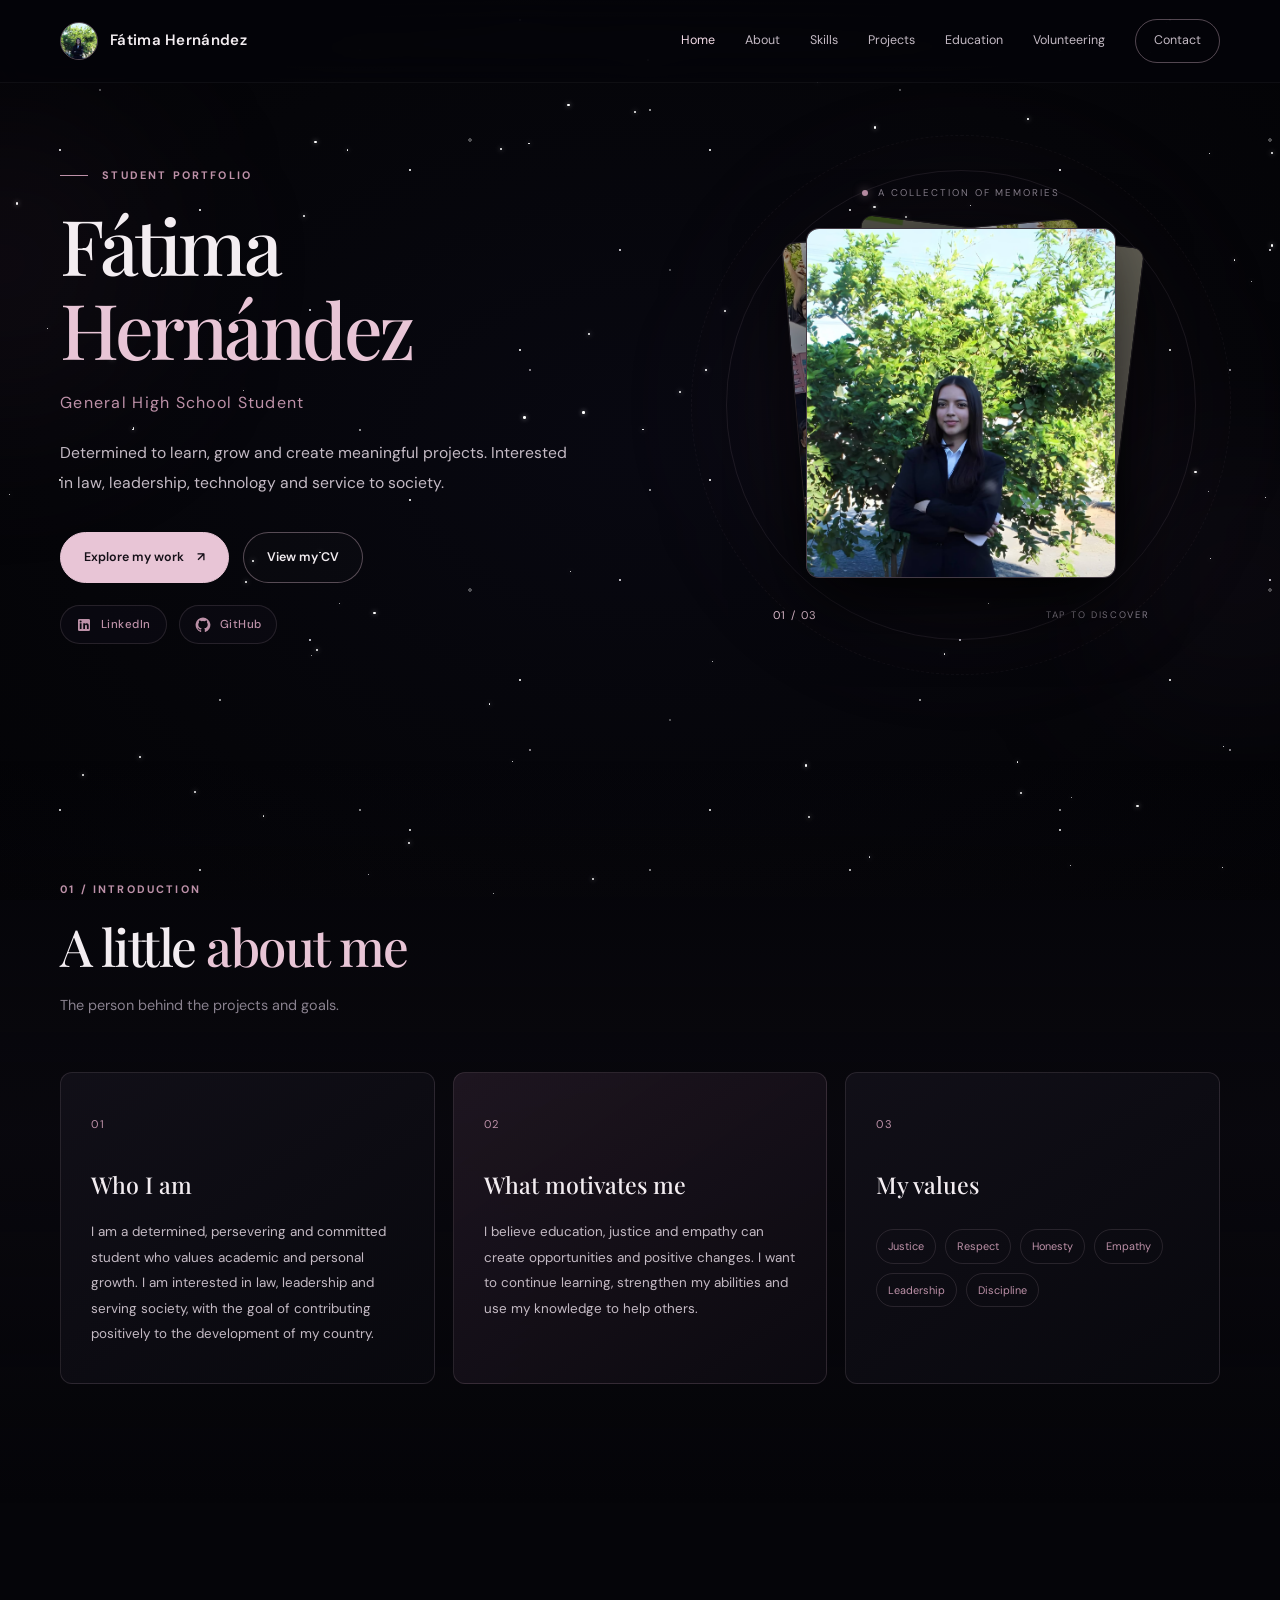
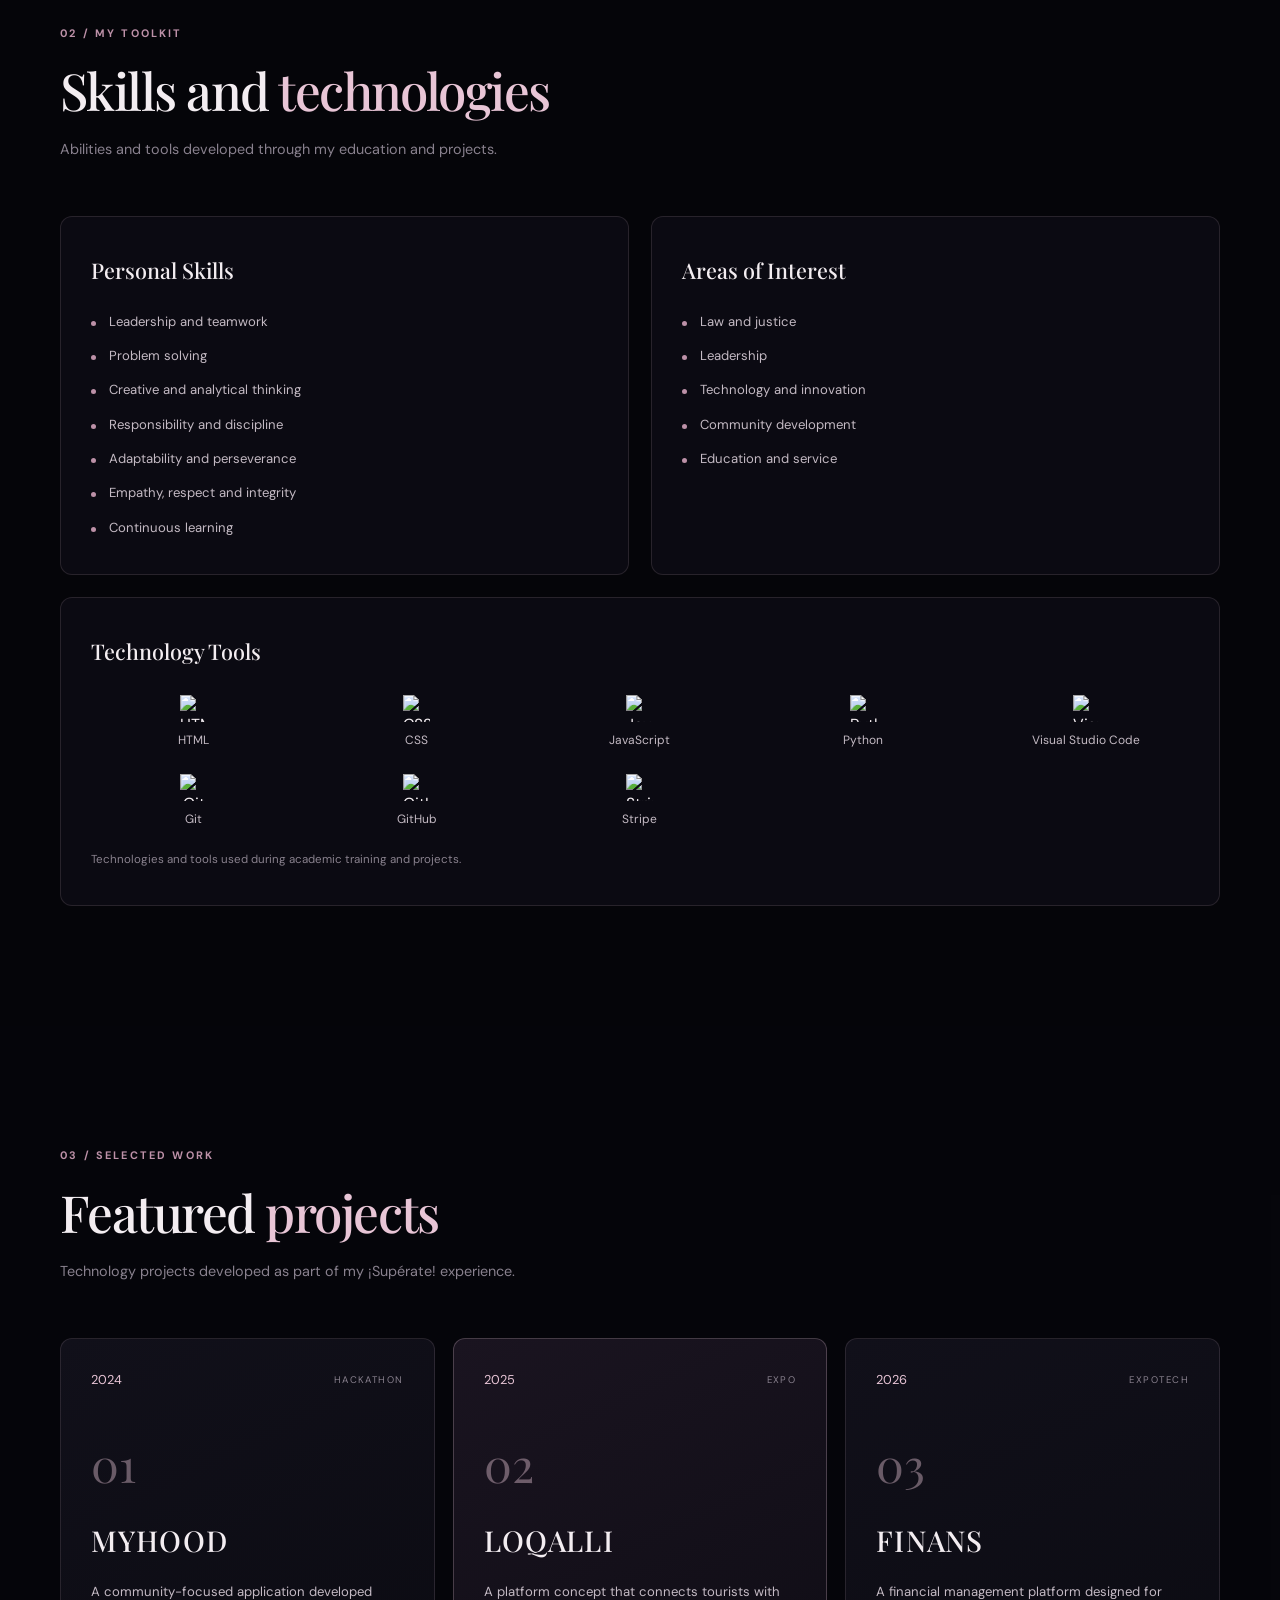
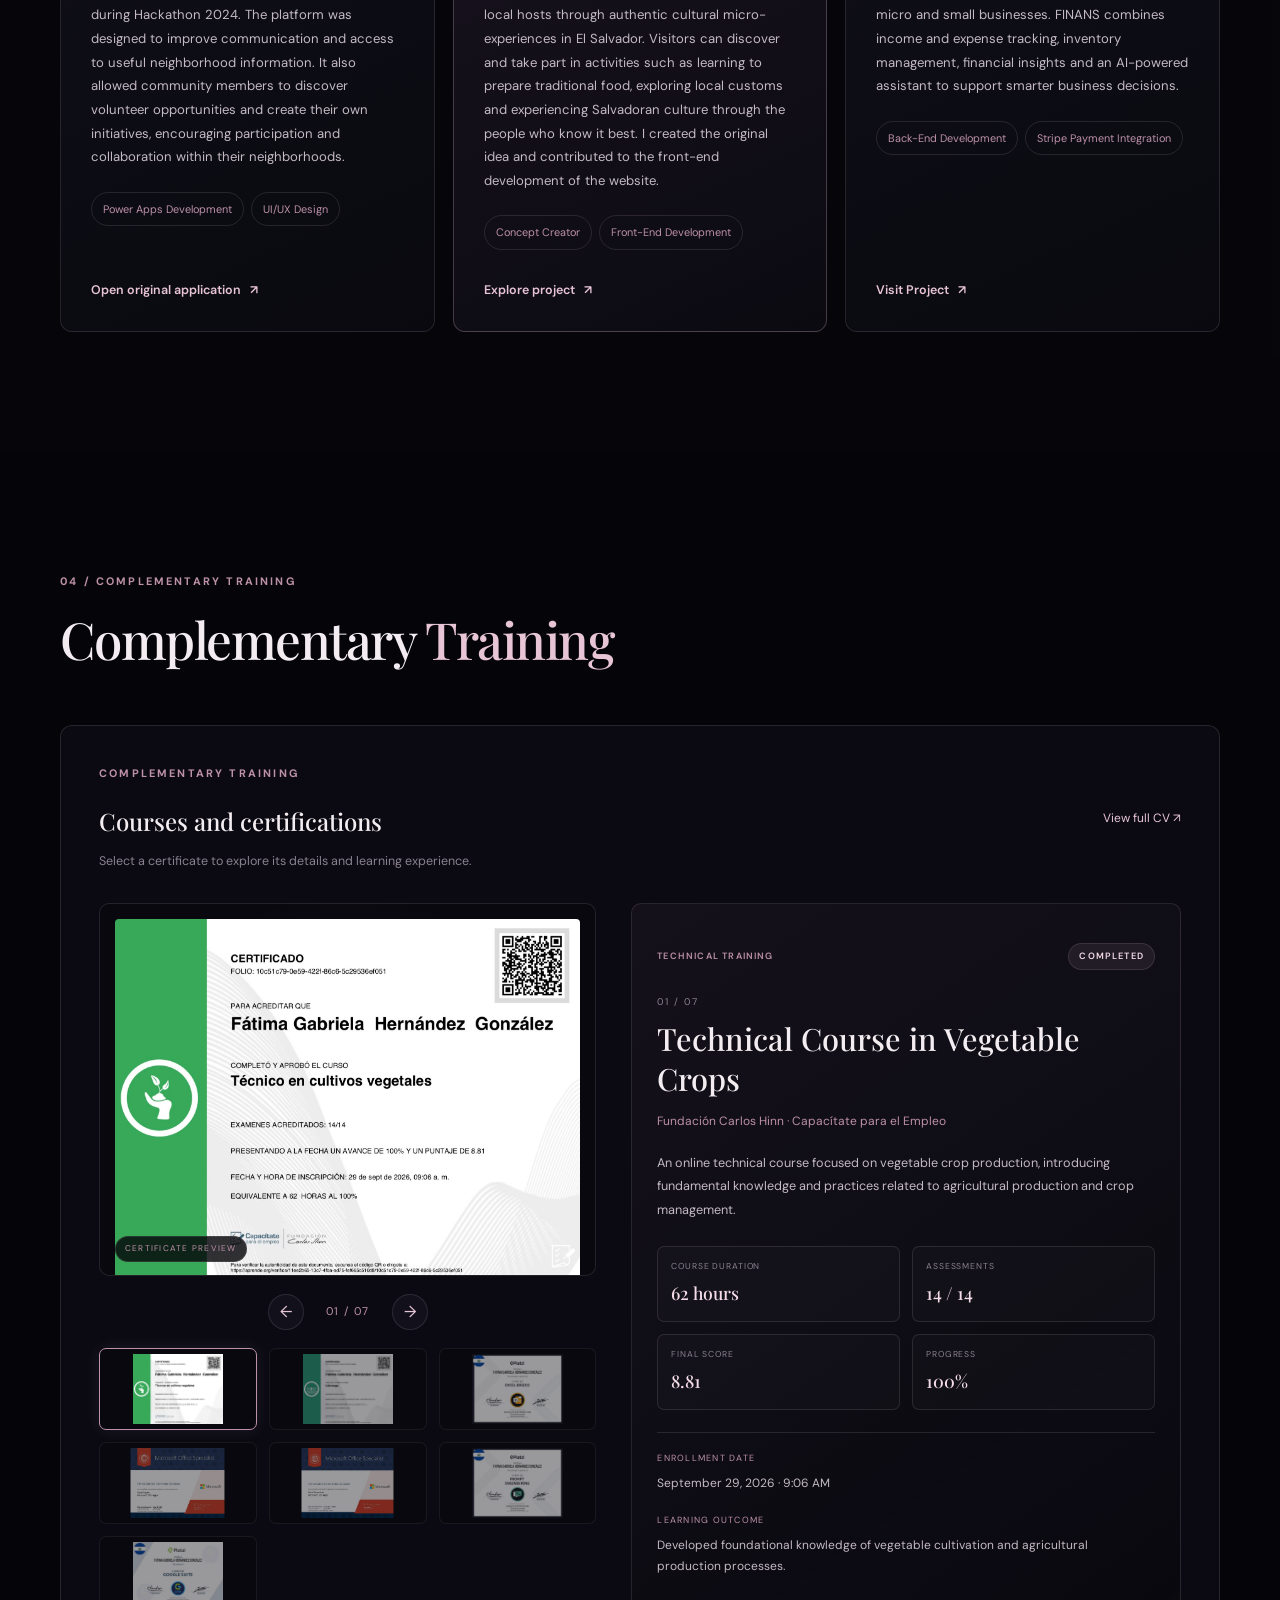
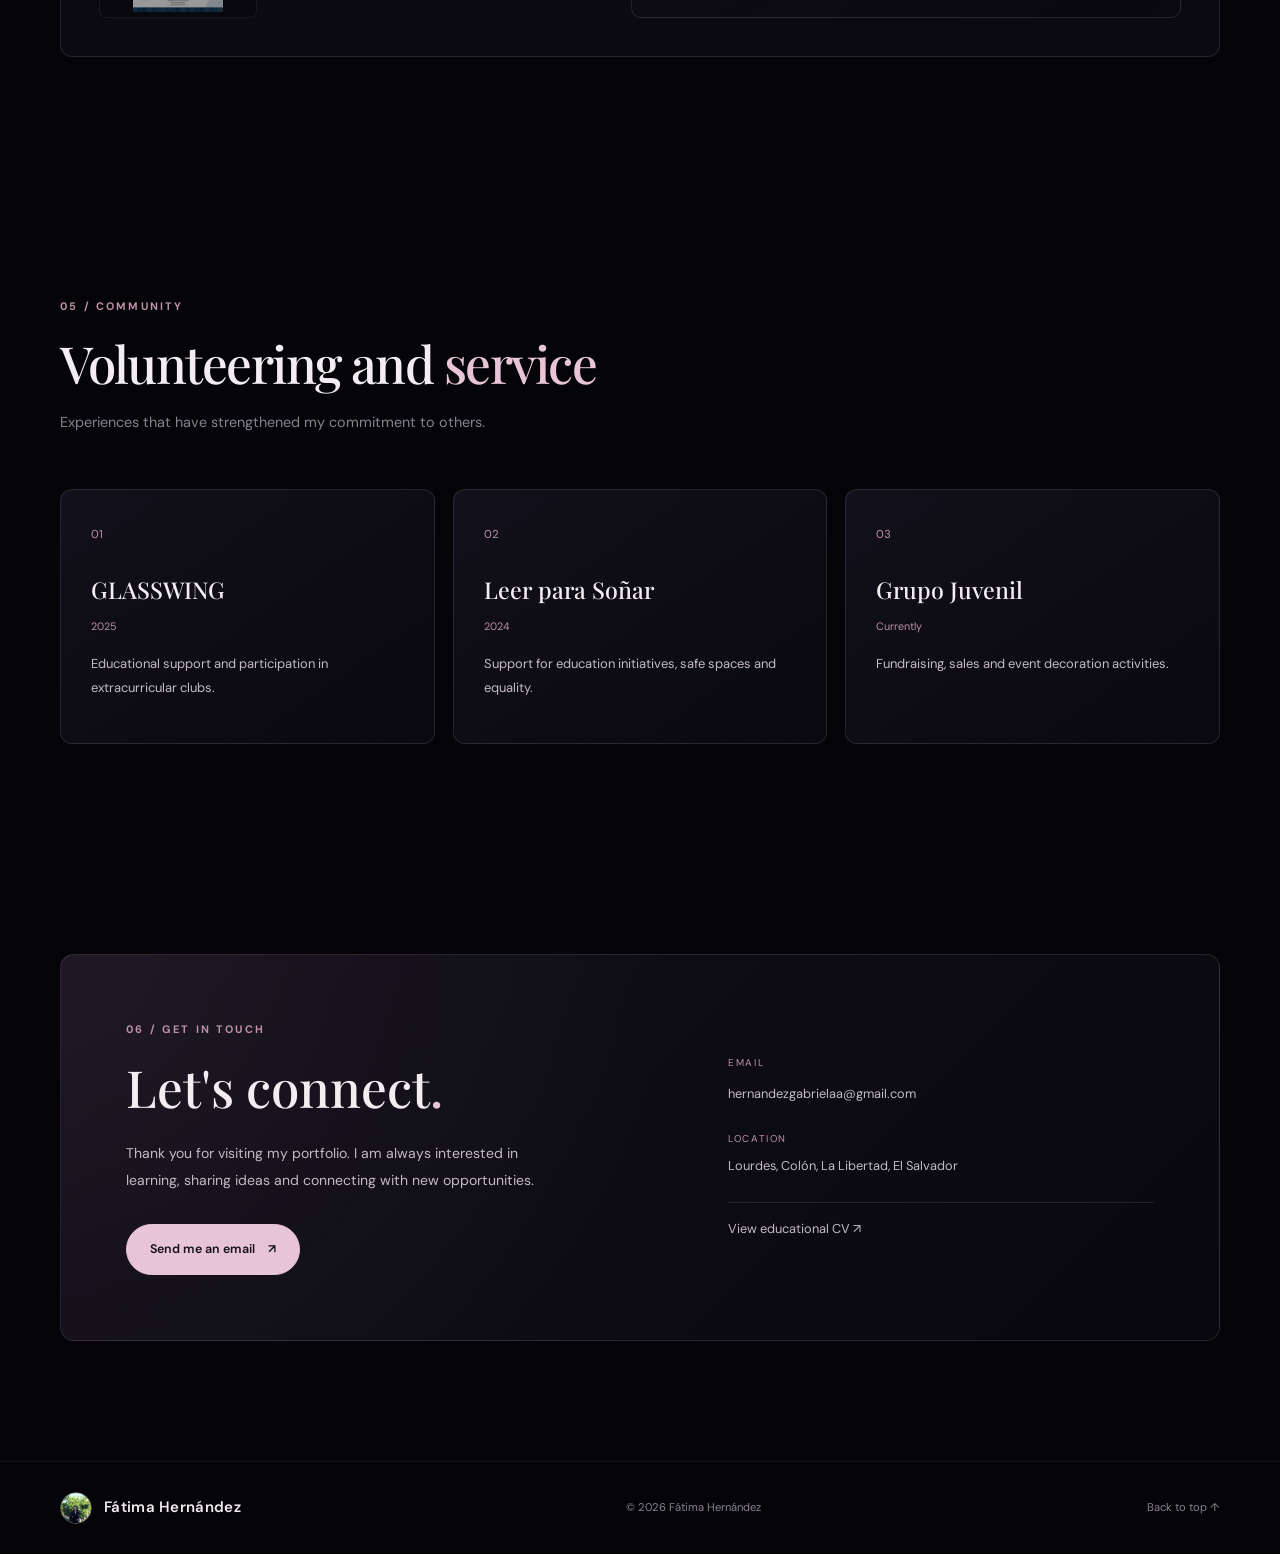
==== commit 613d2fd1: "Update portfolio and add certificates" ====
--- a/04_MAINPORTFOLIO/index.html
+++ b/04_MAINPORTFOLIO/index.html
@@ -1,213 +1,283 @@
 <!DOCTYPE html>
 <html lang="en">
 <head>
-    <meta charset="UTF-8">
-    <meta name="viewport" content="width=device-width, initial-scale=1.0">
-    <meta name="description" content="Academic and professional portfolio of Fátima Hernández, showcasing education, skills, technology projects and certifications.">
-    <meta name="author" content="Fátima Hernández">
-    <meta name="theme-color" content="#050509">
-    <title>Fátima Hernández | Portfolio</title>
-
-    <link rel="stylesheet" href="css/style.css">
-    <link rel="preconnect" href="https://fonts.googleapis.com">
-    <link rel="preconnect" href="https://fonts.gstatic.com" crossorigin>
-    <link href="https://fonts.googleapis.com/css2?family=DM+Sans:wght@400;500;600;700&family=Playfair+Display:wght@500;600;700&display=swap" rel="stylesheet">
+<meta charset="UTF-8">
+<meta name="viewport" content="width=device-width, initial-scale=1.0">
+<meta name="description" content="Academic and professional portfolio of Fátima Hernández, showcasing education, skills, technology projects and certifications.">
+<meta name="author" content="Fátima Hernández">
+<meta name="theme-color" content="#050509">
+<title>Fátima Hernández | Portfolio</title>
+<link rel="stylesheet" href="css/style.css">
+<link rel="preconnect" href="https://fonts.googleapis.com">
+<link rel="preconnect" href="https://fonts.gstatic.com" crossorigin>
+<link href="https://fonts.googleapis.com/css2?family=DM+Sans:wght@400;500;600;700&family=Playfair+Display:wght@500;600;700&display=swap" rel="stylesheet">
+<style>
+.skills-grid {
+    display: flex;
+    flex-direction: column;
+    gap: 22px;
+}
+
+.skills-top-row {
+    display: grid;
+    grid-template-columns: repeat(2, minmax(0, 1fr));
+    gap: 22px;
+    width: 100%;
+}
+
+.skills-grid .skill-card {
+    min-width: 0;
+}
+
+.technology-card {
+    width: 100%;
+}
+
+.technology-grid {
+    display: grid;
+    grid-template-columns: repeat(5, minmax(0, 1fr));
+    gap: 26px 18px;
+    align-items: center;
+    justify-items: center;
+    margin-top: 25px;
+}
+
+.technology-item {
+    display: flex;
+    flex-direction: column;
+    align-items: center;
+    justify-content: center;
+    gap: 10px;
+    width: 100%;
+    min-width: 0;
+    text-align: center;
+}
+
+.technology-item img {
+    width: 27px;
+    height: 27px;
+    max-width: 27px;
+    max-height: 27px;
+    object-fit: contain;
+    display: block;
+}
+
+.technology-item span {
+    font-size: 12px;
+    line-height: 1.4;
+    text-align: center;
+}
+
+.skill-footnote {
+    margin-top: 22px;
+}
+
+@media (max-width: 700px) {
+    .skills-top-row {
+        grid-template-columns: 1fr;
+    }
+
+    .technology-grid {
+        grid-template-columns: repeat(3, minmax(0, 1fr));
+        gap: 22px 12px;
+    }
+}
+
+@media (min-width: 701px) and (max-width: 950px) {
+    .technology-grid {
+        grid-template-columns: repeat(4, minmax(0, 1fr));
+    }
+}
+
+@media (max-width: 420px) {
+    .technology-item img {
+        width: 24px;
+        height: 24px;
+    }
+
+    .technology-item span {
+        font-size: 11px;
+    }
+}
+</style>
 </head>
-
 <body>
-    <div class="scroll-progress" id="scrollProgress"></div>
-
-    <div class="space-background" aria-hidden="true">
-        <div class="stars stars-one"></div>
-        <div class="stars stars-two"></div>
-        <div class="stars stars-three"></div>
-        <div class="shooting-stars" id="shootingStars"></div>
-    </div>
-
-    <div class="sparkle-layer" id="sparkleLayer" aria-hidden="true"></div>
-
-    <header class="site-header">
-        <nav class="navbar container">
-            <a class="brand" href="#home" aria-label="Fátima Hernández home">
-                <img class="brand-mark" src="assets/images/photo-1.jpeg" alt="Fátima Hernández">
-                <span>Fátima Hernández</span>
-            </a>
-
-            <button class="menu-toggle" id="menuToggle" type="button"
-                aria-label="Open navigation" aria-expanded="false">
-                <span></span><span></span><span></span>
-            </button>
-
-            <div class="nav-links" id="navLinks">
-                <a href="#home">Home</a>
-                <a href="#about">About</a>
-                <a href="#skills">Skills</a>
-                <a href="#projects">Projects</a>
-                <a href="#education">Education</a>
-                <a href="#volunteering">Volunteering</a>
-                <a href="#contact" class="nav-contact">Contact</a>
-            </div>
-        </nav>
-    </header>
-
-    <main>
-        <section class="hero section" id="home">
-            <div class="hero-decoration hero-decoration-one"></div>
-            <div class="hero-decoration hero-decoration-two"></div>
-
-            <div class="container hero-grid">
-                <div class="hero-content reveal">
-                    <p class="eyebrow">
-                        <span class="eyebrow-line"></span>
-                        STUDENT PORTFOLIO
+
+<div class="scroll-progress" id="scrollProgress"></div>
+
+<div class="space-background" aria-hidden="true">
+    <div class="stars stars-one"></div>
+    <div class="stars stars-two"></div>
+    <div class="stars stars-three"></div>
+    <div class="shooting-stars" id="shootingStars"></div>
+</div>
+
+<div class="sparkle-layer" id="sparkleLayer" aria-hidden="true"></div>
+
+<header class="site-header">
+    <nav class="navbar container">
+        <a class="brand" href="#home" aria-label="Fátima Hernández home">
+            <img class="brand-mark" src="assets/images/photo-1.jpeg" alt="Fátima Hernández">
+            <span>Fátima Hernández</span>
+        </a>
+
+        <button class="menu-toggle" id="menuToggle" type="button" aria-label="Open navigation" aria-expanded="false">
+            <span></span><span></span><span></span>
+        </button>
+
+        <div class="nav-links" id="navLinks">
+            <a href="#home">Home</a>
+            <a href="#about">About</a>
+            <a href="#skills">Skills</a>
+            <a href="#projects">Projects</a>
+            <a href="#education">Education</a>
+            <a href="#volunteering">Volunteering</a>
+            <a href="#contact" class="nav-contact">Contact</a>
+        </div>
+    </nav>
+</header>
+
+<main>
+
+    <section class="hero section" id="home">
+        <div class="hero-decoration hero-decoration-one"></div>
+        <div class="hero-decoration hero-decoration-two"></div>
+
+        <div class="container hero-grid">
+            <div class="hero-content reveal">
+                <p class="eyebrow">
+                    <span class="eyebrow-line"></span>
+                    STUDENT PORTFOLIO
+                </p>
+
+                <h1>Fátima <span>Hernández</span></h1>
+
+                <p class="hero-role">General High School Student</p>
+
+                <p class="hero-description">
+                    Determined to learn, grow and create meaningful projects.
+                    Interested in law, leadership, technology and service to society.
+                </p>
+
+                <div class="hero-actions">
+                    <a class="button button-primary" href="#projects">
+                        Explore my work <span>↗</span>
+                    </a>
+                    <a class="button button-secondary" href="cv.html">View my CV</a>
+                </div>
+
+                <div class="hero-socials" aria-label="Professional profiles">
+                    <a href="https://www.linkedin.com/in/f%C3%A1tima-hern%C3%A1ndez-843629430/" target="_blank" rel="noopener noreferrer" class="hero-social-link" aria-label="LinkedIn profile" title="LinkedIn">
+                        <svg viewBox="0 0 24 24" aria-hidden="true" focusable="false">
+                            <path d="M19 3H5a2 2 0 0 0-2 2v14a2 2 0 0 0 2 2h14a2 2 0 0 0 2-2V5a2 2 0 0 0-2-2ZM8.3 18H5.7V9.5h2.6ZM7 8.3a1.5 1.5 0 1 1 0-3 1.5 1.5 0 0 1 0 3ZM19 18h-2.6v-4.1c0-1-.02-2.2-1.35-2.2s-1.56 1.05-1.56 2.13V18h-2.6V9.5h2.5v1.16h.04a2.75 2.75 0 0 1 2.48-1.36c2.65 0 3.14 1.74 3.14 4Z"/>
+                        </svg>
+                        <span>LinkedIn</span>
+                    </a>
+
+                    <a href="https://github.com/gabriela0412" target="_blank" rel="noopener noreferrer" class="hero-social-link" aria-label="GitHub profile" title="GitHub">
+                        <svg viewBox="0 0 24 24" aria-hidden="true" focusable="false">
+                            <path d="M12 .9a11.1 11.1 0 0 0-3.51 21.63c.55.1.76-.24.76-.53v-2.08c-3.1.67-3.75-1.32-3.75-1.32-.5-1.29-1.23-1.63-1.23-1.63-1.01-.69.08-.68.08-.68 1.12.08 1.71 1.15 1.71 1.15.99 1.7 2.6 1.21 3.23.93.1-.72.39-1.21.7-1.49-2.48-.28-5.09-1.24-5.09-5.52 0-1.22.44-2.22 1.15-3-.12-.28-.5-1.42.11-2.96 0 0 .94-.3 3.05 1.15a10.6 10.6 0 0 1 5.55 0c2.11-1.45 3.04-1.15 3.04-1.15.61 1.54.23 2.68.11 2.96.72.78 1.15 1.78 1.15 3.01 0 4.29-2.61 5.23-5.1 5.51.4.35.75 1.03.75 2.08V22c0 .29.2.64.76.53A11.1 11.1 0 0 0 12 .9Z"/>
+                        </svg>
+                        <span>GitHub</span>
+                    </a>
+                </div>
+            </div>
+
+            <div class="hero-visual reveal">
+                <div class="visual-glow"></div>
+
+                <div class="memory-gallery" id="memoryGallery">
+                    <div class="gallery-heading">
+                        <span class="gallery-dot"></span>
+                        A COLLECTION OF MEMORIES
+                    </div>
+
+                    <div class="memory-stack">
+                        <button class="memory-card memory-card-back" type="button" aria-label="Show next memory">
+                            <img src="assets/images/photo-3.jpeg" alt="Personal photograph 3" style="width: 100%; height: 100%; object-fit: cover; display: block;">
+                        </button>
+
+                        <button class="memory-card memory-card-middle" type="button" aria-label="Show next memory">
+                            <img src="assets/images/photo-2.jpeg" alt="Personal photograph 2" style="width: 100%; height: 100%; object-fit: cover; display: block;">
+                        </button>
+
+                        <button class="memory-card memory-card-top" type="button" aria-label="Show next memory">
+                            <img src="assets/images/photo-1.jpeg" alt="Personal photograph 1" style="width: 100%; height: 100%; object-fit: cover; display: block;">
+                        </button>
+                    </div>
+
+                    <div class="gallery-footer">
+                        <span class="gallery-counter" id="galleryCounter">01 / 03</span>
+                        <span class="gallery-hint">TAP TO DISCOVER</span>
+                    </div>
+                </div>
+
+                <div class="orbit orbit-one"></div>
+                <div class="orbit orbit-two"></div>
+            </div>
+        </div>
+    </section>
+
+    <section class="section about-section" id="about">
+        <div class="container">
+            <div class="section-heading reveal">
+                <p class="eyebrow">01 / INTRODUCTION</p>
+                <h2>A little <span>about me</span></h2>
+                <p class="section-subtitle">The person behind the projects and goals.</p>
+            </div>
+
+            <div class="about-grid">
+                <article class="about-card reveal">
+                    <span class="card-index">01</span>
+                    <h3>Who I am</h3>
+                    <p>
+                        I am a determined, persevering and committed student who values
+                        academic and personal growth. I am interested in law, leadership
+                        and serving society, with the goal of contributing positively
+                        to the development of my country.
                     </p>
-
-                    <h1>Fátima <span>Hernández</span></h1>
-                    <p class="hero-role">General High School Student</p>
-
-                    <p class="hero-description">
-                        Determined to learn, grow and create meaningful projects.
-                        Interested in law, leadership, technology and service to society.
+                </article>
+
+                <article class="about-card about-card-accent reveal">
+                    <span class="card-index">02</span>
+                    <h3>What motivates me</h3>
+                    <p>
+                        I believe education, justice and empathy can create opportunities
+                        and positive changes. I want to continue learning, strengthen my
+                        abilities and use my knowledge to help others.
                     </p>
-
-                    <div class="hero-actions">
-                        <a class="button button-primary" href="#projects">
-                            Explore my work <span>↗</span>
-                        </a>
-                        <a class="button button-secondary" href="cv.html">
-                            View my CV
-                        </a>
-                    </div>
-
-                    <div class="hero-socials" aria-label="Professional profiles">
-                        <a href="https://www.linkedin.com/in/f%C3%A1tima-hern%C3%A1ndez-843629430/"
-                           target="_blank"
-                           rel="noopener noreferrer"
-                           class="hero-social-link"
-                           aria-label="LinkedIn profile"
-                           title="LinkedIn">
-                            <svg viewBox="0 0 24 24" aria-hidden="true" focusable="false">
-                                <path d="M19 3H5a2 2 0 0 0-2 2v14a2 2 0 0 0 2 2h14a2 2 0 0 0 2-2V5a2 2 0 0 0-2-2ZM8.3 18H5.7V9.5h2.6ZM7 8.3a1.5 1.5 0 1 1 0-3 1.5 1.5 0 0 1 0 3ZM19 18h-2.6v-4.1c0-1-.02-2.2-1.35-2.2s-1.56 1.05-1.56 2.13V18h-2.6V9.5h2.5v1.16h.04a2.75 2.75 0 0 1 2.48-1.36c2.65 0 3.14 1.74 3.14 4Z"/>
-                            </svg>
-                            <span>LinkedIn</span>
-                        </a>
-
-                        <a href="https://github.com/gabriela0412"
-                           target="_blank"
-                           rel="noopener noreferrer"
-                           class="hero-social-link"
-                           aria-label="GitHub profile"
-                           title="GitHub">
-                            <svg viewBox="0 0 24 24" aria-hidden="true" focusable="false">
-                                <path d="M12 .9a11.1 11.1 0 0 0-3.51 21.63c.55.1.76-.24.76-.53v-2.08c-3.1.67-3.75-1.32-3.75-1.32-.5-1.29-1.23-1.63-1.23-1.63-1.01-.69.08-.68.08-.68 1.12.08 1.71 1.15 1.71 1.15.99 1.7 2.6 1.21 3.23.93.1-.72.39-1.21.7-1.49-2.48-.28-5.09-1.24-5.09-5.52 0-1.22.44-2.22 1.15-3-.12-.28-.5-1.42.11-2.96 0 0 .94-.3 3.05 1.15a10.6 10.6 0 0 1 5.55 0c2.11-1.45 3.04-1.15 3.04-1.15.61 1.54.23 2.68.11 2.96.72.78 1.15 1.78 1.15 3.01 0 4.29-2.61 5.23-5.1 5.51.4.35.75 1.03.75 2.08V22c0 .29.2.64.76.53A11.1 11.1 0 0 0 12 .9Z"/>
-                            </svg>
-                            <span>GitHub</span>
-                        </a>
-                    </div>
-                </div>
-
-                <div class="hero-visual reveal">
-                    <div class="visual-glow"></div>
-
-                    <div class="memory-gallery" id="memoryGallery">
-                        <div class="gallery-heading">
-                            <span class="gallery-dot"></span>
-                            A COLLECTION OF MEMORIES
-                        </div>
-
-                        <div class="memory-stack">
-                            <button class="memory-card memory-card-back" type="button" aria-label="Show next memory">
-                                <img src="assets/images/photo-3.jpeg" alt="Personal photograph 3"
-                                    style="width: 100%; height: 100%; object-fit: cover; display: block;">
-                            </button>
-
-                            <button class="memory-card memory-card-middle" type="button" aria-label="Show next memory">
-                                <img src="assets/images/photo-2.jpeg" alt="Personal photograph 2"
-                                    style="width: 100%; height: 100%; object-fit: cover; display: block;">
-                            </button>
-
-                            <button class="memory-card memory-card-top" type="button" aria-label="Show next memory">
-                                <img src="assets/images/photo-1.jpeg" alt="Personal photograph 1"
-                                    style="width: 100%; height: 100%; object-fit: cover; display: block;">
-                            </button>
-                        </div>
-
-                        <div class="gallery-footer">
-                            <span class="gallery-counter" id="galleryCounter">01 / 03</span>
-                            <span class="gallery-hint">TAP TO DISCOVER</span>
-                        </div>
-                    </div>
-
-                    <div class="orbit orbit-one"></div>
-                    <div class="orbit orbit-two"></div>
-                </div>
-            </div>
-
-            <a class="scroll-cue" href="#about">
-                <span></span>
-                Scroll to explore
-            </a>
-        </section>
-
-        <section class="section about-section" id="about">
-            <div class="container">
-                <div class="section-heading reveal">
-                    <p class="eyebrow">01 / INTRODUCTION</p>
-                    <h2>A little <span>about me</span></h2>
-                    <p class="section-subtitle">The person behind the projects and goals.</p>
-                </div>
-
-                <div class="about-grid">
-                    <article class="about-card reveal">
-                        <span class="card-index">01</span>
-                        <h3>Who I am</h3>
-                        <p>
-                            I am a determined, persevering and committed student who values
-                            academic and personal growth. I am interested in law, leadership
-                            and serving society, with the goal of contributing positively
-                            to the development of my country.
-                        </p>
-                    </article>
-
-                    <article class="about-card about-card-accent reveal">
-                        <span class="card-index">02</span>
-                        <h3>What motivates me</h3>
-                        <p>
-                            I believe education, justice and empathy can create opportunities
-                            and positive changes. I want to continue learning, strengthen my
-                            abilities and use my knowledge to help others.
-                        </p>
-                    </article>
-
-                    <article class="about-card reveal">
-                        <span class="card-index">03</span>
-                        <h3>My values</h3>
-                        <div class="value-tags">
-                            <span>Justice</span>
-                            <span>Respect</span>
-                            <span>Honesty</span>
-                            <span>Empathy</span>
-                            <span>Leadership</span>
-                            <span>Discipline</span>
-                        </div>
-                    </article>
-                </div>
-            </div>
-        </section>
-
-        <section class="section skills-section" id="skills">
-            <div class="container">
-                <div class="section-heading reveal">
-                    <p class="eyebrow">02 / MY TOOLKIT</p>
-                    <h2>Skills and <span>technologies</span></h2>
-                    <p class="section-subtitle">
-                        Abilities and tools developed through my education and projects.
-                    </p>
-                </div>
-
-                <div class="skills-grid">
+                </article>
+
+                <article class="about-card reveal">
+                    <span class="card-index">03</span>
+                    <h3>My values</h3>
+                    <div class="value-tags">
+                        <span>Justice</span>
+                        <span>Respect</span>
+                        <span>Honesty</span>
+                        <span>Empathy</span>
+                        <span>Leadership</span>
+                        <span>Discipline</span>
+                    </div>
+                </article>
+            </div>
+        </div>
+    </section>
+
+    <section class="section skills-section" id="skills">
+        <div class="container">
+            <div class="section-heading reveal">
+                <p class="eyebrow">02 / MY TOOLKIT</p>
+                <h2>Skills and <span>technologies</span></h2>
+                <p class="section-subtitle">
+                    Abilities and tools developed through my education and projects.
+                </p>
+            </div>
+
+            <div class="skills-grid">
+                <div class="skills-top-row">
                     <article class="skill-card reveal">
-                        <h3>Personal skills</h3>
+                        <h3>Personal Skills</h3>
                         <ul>
                             <li>Leadership and teamwork</li>
                             <li>Problem solving</li>
@@ -220,24 +290,7 @@
                     </article>
 
                     <article class="skill-card reveal">
-                        <h3>Technology and tools</h3>
-                        <ul>
-                            <li>HTML</li>
-                            <li>CSS</li>
-                            <li>JavaScript</li>
-                            <li>Python</li>
-                            <li>Microsoft Excel</li>
-                            <li>Microsoft 365</li>
-                            <li>Visual Studio Code</li>
-                            <li>Canva</li>
-                        </ul>
-                        <p class="skill-footnote">
-                            Technologies and tools used during academic training and projects.
-                        </p>
-                    </article>
-
-                    <article class="skill-card reveal">
-                        <h3>Areas of interest</h3>
+                        <h3>Areas of Interest</h3>
                         <ul>
                             <li>Law and justice</li>
                             <li>Leadership</li>
@@ -247,283 +300,343 @@
                         </ul>
                     </article>
                 </div>
-            </div>
-        </section>
-
-        <section class="section projects-section" id="projects">
-            <div class="container">
-                <div class="section-heading reveal">
-                    <p class="eyebrow">03 / SELECTED WORK</p>
-                    <h2>Featured <span>projects</span></h2>
-                    <p class="section-subtitle">
-                        Technology projects developed as part of my ¡Supérate! experience.
+
+                <article class="skill-card technology-card reveal">
+                    <h3>Technology Tools</h3>
+
+                    <div class="technology-grid">
+                        <div class="technology-item">
+                            <img src="https://cdn.jsdelivr.net/gh/devicons/devicon@latest/icons/html5/html5-original.svg" alt="HTML icon">
+                            <span>HTML</span>
+                        </div>
+
+                        <div class="technology-item">
+                            <img src="https://cdn.jsdelivr.net/gh/devicons/devicon@latest/icons/css3/css3-original.svg" alt="CSS icon">
+                            <span>CSS</span>
+                        </div>
+
+                        <div class="technology-item">
+                            <img src="https://cdn.jsdelivr.net/gh/devicons/devicon@latest/icons/javascript/javascript-original.svg" alt="JavaScript icon">
+                            <span>JavaScript</span>
+                        </div>
+
+                        <div class="technology-item">
+                            <img src="https://cdn.jsdelivr.net/gh/devicons/devicon@latest/icons/python/python-original.svg" alt="Python icon">
+                            <span>Python</span>
+                        </div>
+
+                        <div class="technology-item">
+                            <img src="https://cdn.jsdelivr.net/gh/devicons/devicon@latest/icons/vscode/vscode-original.svg" alt="Visual Studio Code icon">
+                            <span>Visual Studio Code</span>
+                        </div>
+
+                        <div class="technology-item">
+                            <img src="https://cdn.jsdelivr.net/gh/devicons/devicon@latest/icons/git/git-original.svg" alt="Git icon">
+                            <span>Git</span>
+                        </div>
+
+                        <div class="technology-item">
+                            <img src="https://cdn.jsdelivr.net/gh/devicons/devicon@latest/icons/github/github-original.svg" alt="GitHub icon">
+                            <span>GitHub</span>
+                        </div>
+
+                        <div class="technology-item">
+                            <img src="https://cdn.simpleicons.org/stripe/635BFF" alt="Stripe icon">
+                            <span>Stripe</span>
+                        </div>
+                    </div>
+
+                    <p class="skill-footnote">
+                        Technologies and tools used during academic training and projects.
                     </p>
-                </div>
-
-                <div class="projects-grid">
-                    <article class="project-card reveal">
-                        <div class="project-top">
-                            <span class="project-year">2024</span>
-                            <span class="project-type">HACKATHON</span>
-                        </div>
-                        <div class="project-symbol">01</div>
-                        <h3>MYHOOD</h3>
-                        <p class="project-description">
-                            A community-focused application developed during Hackathon 2024.
-                            The platform was designed to improve communication and access
-                            to useful neighborhood information. It also allowed community
-                            members to discover volunteer opportunities and create their
-                            own initiatives, encouraging participation and collaboration
-                            within their neighborhoods.
+                </article>
+            </div>
+        </div>
+    </section>
+
+    <section class="section projects-section" id="projects">
+        <div class="container">
+            <div class="section-heading reveal">
+                <p class="eyebrow">03 / SELECTED WORK</p>
+                <h2>Featured <span>projects</span></h2>
+                <p class="section-subtitle">
+                    Technology projects developed as part of my ¡Supérate! experience.
+                </p>
+            </div>
+
+            <div class="projects-grid">
+                <article class="project-card reveal">
+                    <div class="project-top">
+                        <span class="project-year">2024</span>
+                        <span class="project-type">HACKATHON</span>
+                    </div>
+
+                    <div class="project-symbol">01</div>
+                    <h3>MYHOOD</h3>
+
+                    <p class="project-description">
+                        A community-focused application developed during Hackathon 2024.
+                        The platform was designed to improve communication and access
+                        to useful neighborhood information. It also allowed community
+                        members to discover volunteer opportunities and create their
+                        own initiatives, encouraging participation and collaboration
+                        within their neighborhoods.
+                    </p>
+
+                    <div class="project-tags">
+                        <span>Power Apps Development</span>
+                        <span>UI/UX Design</span>
+                    </div>
+
+                    <a class="project-link" href="https://apps.powerapps.com/play/e/default-d8e3bd44-0bba-426b-952d-ada7bb17393c/a/3a847e19-cc25-45d2-9c32-d7da4d3f4ea5?tenantId=d8e3bd44-0bba-426b-952d-ada7bb17393c&hint=375a041c-9f9b-4d1b-8ca0-4f06e231d00d&sourcetime=1794165853092" target="_blank" rel="noopener noreferrer">
+                        Open original application <span>↗</span>
+                    </a>
+                </article>
+
+                <article class="project-card project-card-featured reveal">
+                    <div class="project-top">
+                        <span class="project-year">2025</span>
+                        <span class="project-type">EXPO</span>
+                    </div>
+
+                    <div class="project-symbol">02</div>
+                    <h3>LOQALLI</h3>
+
+                    <p class="project-description">
+                        A platform concept that connects tourists with local hosts
+                        through authentic cultural micro-experiences in El Salvador.
+                        Visitors can discover and take part in activities such as
+                        learning to prepare traditional food, exploring local customs
+                        and experiencing Salvadoran culture through the people who
+                        know it best. I created the original idea and contributed
+                        to the front-end development of the website.
+                    </p>
+
+                    <div class="project-tags">
+                        <span>Concept Creator</span>
+                        <span>Front-End Development</span>
+                    </div>
+
+                    <a class="project-link" href="../02_LOQALLI/index.html">
+                        Explore project <span>↗</span>
+                    </a>
+                </article>
+
+                <article class="project-card reveal">
+                    <div class="project-top">
+                        <span class="project-year">2026</span>
+                        <span class="project-type">EXPOTECH</span>
+                    </div>
+
+                    <div class="project-symbol">03</div>
+                    <h3>FINANS</h3>
+
+                    <p class="project-description">
+                        A financial management platform designed for micro and small
+                        businesses. FINANS combines income and expense tracking,
+                        inventory management, financial insights and an AI-powered
+                        assistant to support smarter business decisions.
+                    </p>
+
+                    <div class="project-tags">
+                        <span>Back-End Development</span>
+                        <span>Stripe Payment Integration</span>
+                    </div>
+
+                    <a class="project-link" href="https://finans-website.onrender.com/" target="_blank" rel="noopener noreferrer">
+                        Visit Project <span>↗</span>
+                    </a>
+                </article>
+            </div>
+        </div>
+    </section>
+
+    <section class="section education-section" id="education">
+        <div class="container">
+            <div class="section-heading reveal">
+                <p class="eyebrow">04 / COMPLEMENTARY TRAINING</p>
+                <h2>Complementary <span>Training</span></h2>
+            </div>
+
+            <div class="certificates-panel reveal">
+                <div class="certificates-heading">
+                    <div>
+                        <p class="eyebrow">COMPLEMENTARY TRAINING</p>
+                        <h3>Courses and certifications</h3>
+                        <p class="certificates-intro">
+                            Select a certificate to explore its details and learning experience.
                         </p>
-                        <div class="project-tags">
-                            <span>Power Apps Development</span>
-                            <span>UI/UX Design</span>
-                        </div>
-                        <a class="project-link"
-                           href="https://apps.powerapps.com/play/e/default-d8e3bd44-0bba-426b-952d-ada7bb17393c/a/3a847e19-cc25-45d2-9c32-d7da4d3f4ea5?tenantId=d8e3bd44-0bba-426b-952d-ada7bb17393c&hint=375a041c-9f9b-4d1b-8ca0-4f06e231d00d&sourcetime=1794165853092"
-                           target="_blank" rel="noopener noreferrer">
-                            Open original application <span>↗</span>
-                        </a>
+                    </div>
+
+                    <a href="cv.html" class="text-link">View full CV ↗</a>
+                </div>
+
+                <div class="certificate-gallery" id="certificateGallery">
+                    <div class="certificate-preview">
+                        <div class="certificate-image-frame">
+                            <img id="certificateImage" src="assets/images/certificate-1.jpeg" alt="Technical Course in Vegetable Crops certificate">
+                            <span class="certificate-image-caption">CERTIFICATE PREVIEW</span>
+                        </div>
+
+                        <div class="certificate-controls">
+                            <button type="button" id="certificatePrevious" aria-label="Previous certificate">←</button>
+                            <span id="certificateCounter">01 / 07</span>
+                            <button type="button" id="certificateNext" aria-label="Next certificate">→</button>
+                        </div>
+
+                        <div class="certificate-thumbnails" aria-label="Choose a certificate">
+                            <button type="button" class="certificate-thumbnail active" data-certificate="0" aria-label="Show certificate one"><img src="assets/images/certificate-1.jpeg" alt=""></button>
+                            <button type="button" class="certificate-thumbnail" data-certificate="1" aria-label="Show certificate two"><img src="assets/images/certificate-2.jpeg" alt=""></button>
+                            <button type="button" class="certificate-thumbnail" data-certificate="2" aria-label="Show certificate three"><img src="assets/images/certificate-3.jpeg" alt=""></button>
+                            <button type="button" class="certificate-thumbnail" data-certificate="3" aria-label="Show certificate four"><img src="assets/images/certificate-4.jpeg" alt=""></button>
+                            <button type="button" class="certificate-thumbnail" data-certificate="4" aria-label="Show certificate five"><img src="assets/images/certificate-5.jpeg" alt=""></button>
+                            <button type="button" class="certificate-thumbnail" data-certificate="5" aria-label="Show certificate six"><img src="assets/images/certificate-6.jpeg" alt=""></button>
+                            <button type="button" class="certificate-thumbnail" data-certificate="6" aria-label="Show certificate seven"><img src="assets/images/certificate-7.jpeg" alt=""></button>
+                        </div>
+                    </div>
+
+                    <article class="certificate-details" aria-live="polite">
+                        <div class="certificate-detail-top">
+                            <span class="certificate-category" id="certificateCategory">TECHNICAL TRAINING</span>
+                            <span class="certificate-status" id="certificateStatus">COMPLETED</span>
+                        </div>
+
+                        <p class="certificate-index" id="certificateIndex">CERTIFICATE 01</p>
+
+                        <h4 id="certificateTitle">Technical Course in Vegetable Crops</h4>
+
+                        <p class="certificate-institution" id="certificateInstitution">
+                            Fundación Carlos Hinn · Capacítate para el Empleo
+                        </p>
+
+                        <p class="certificate-description" id="certificateDescription">
+                            An online technical course focused on vegetable crop production,
+                            introducing fundamental knowledge and practices related to
+                            agricultural production and crop management.
+                        </p>
+
+                        <div class="certificate-stat-grid">
+                            <div class="certificate-stat">
+                                <span>COURSE DURATION</span>
+                                <strong id="certificateHours">62 hours</strong>
+                            </div>
+
+                            <div class="certificate-stat">
+                                <span>ASSESSMENTS</span>
+                                <strong id="certificateExams">14 / 14</strong>
+                            </div>
+
+                            <div class="certificate-stat">
+                                <span>FINAL SCORE</span>
+                                <strong id="certificateScore">8.81</strong>
+                            </div>
+
+                            <div class="certificate-stat">
+                                <span>PROGRESS</span>
+                                <strong id="certificateProgress">100%</strong>
+                            </div>
+                        </div>
+
+                        <div class="certificate-date">
+                            <span id="certificateDateLabel">ENROLLMENT DATE</span>
+                            <p id="certificateDate">September 29, 2026 · 9:06 AM</p>
+                        </div>
+
+                        <div class="certificate-learning">
+                            <span>LEARNING OUTCOME</span>
+                            <p id="certificateLearning">
+                                Developed foundational knowledge of vegetable cultivation
+                                and agricultural production processes.
+                            </p>
+                        </div>
                     </article>
-
-                    <article class="project-card project-card-featured reveal">
-                        <div class="project-top">
-                            <span class="project-year">2025</span>
-                            <span class="project-type">EXPO</span>
-                        </div>
-                        <div class="project-symbol">02</div>
-                        <h3>LOQALLI</h3>
-                        <p class="project-description">
-                            A platform concept that connects tourists with local hosts
-                            through authentic cultural micro-experiences in El Salvador.
-                            Visitors can discover and take part in activities such as
-                            learning to prepare traditional food, exploring local customs
-                            and experiencing Salvadoran culture through the people who
-                            know it best. I created the original idea and contributed
-                            to the front-end development of the website.
-                        </p>
-                        <div class="project-tags">
-                            <span>Concept Creator</span>
-                            <span>Front-End Development</span>
-                        </div>
-                        <a class="project-link" href="../02_LOQALLI/index.html">
-                            Explore project <span>↗</span>
-                        </a>
-                    </article>
-
-                    <article class="project-card reveal">
-                        <div class="project-top">
-                            <span class="project-year">2025</span>
-                            <span class="project-type">EXPOTECH</span>
-                        </div>
-                        <div class="project-symbol">03</div>
-                        <h3>FINANS</h3>
-                        <p class="project-description">
-                            A financial management platform designed for micro and small
-                            businesses. FINANS combines income and expense tracking,
-                            inventory management, financial insights and an AI-powered
-                            assistant to support smarter business decisions.
-                        </p>
-                        <div class="project-tags">
-                            <span>Back-End Development</span>
-                            <span>Stripe Payment Integration</span>
-                        </div>
-                        <a class="project-link"
-                           href="https://finans-website.onrender.com/"
-                           target="_blank" rel="noopener noreferrer">
-                            Visit Project <span>↗</span>
-                        </a>
-                    </article>
-                </div>
-            </div>
-        </section>
-
-        <section class="section education-section" id="education">
-            <div class="container">
-                <div class="section-heading reveal">
-                    <p class="eyebrow">04 / COMPLEMENTARY TRAINING</p>
-                    <h2>Complementary <span>Training</span></h2>
-                </div>
-
-                <div class="certificates-panel reveal">
-                    <div class="certificates-heading">
-                        <div>
-                            <p class="eyebrow">COMPLEMENTARY TRAINING</p>
-                            <h3>Courses and certifications</h3>
-                            <p class="certificates-intro">
-                                Select a certificate to explore its details and learning experience.
-                            </p>
-                        </div>
-                        <a href="cv.html" class="text-link">View full CV ↗</a>
-                    </div>
-
-                    <div class="certificate-gallery" id="certificateGallery">
-                        <div class="certificate-preview">
-                            <div class="certificate-image-frame">
-                                <img id="certificateImage"
-                                     src="assets/images/certificate-1.jpeg"
-                                     alt="Technical Course in Vegetable Crops certificate">
-                                <span class="certificate-image-caption">CERTIFICATE PREVIEW</span>
-                            </div>
-
-                            <div class="certificate-controls">
-                                <button type="button" id="certificatePrevious" aria-label="Previous certificate">←</button>
-                                <span id="certificateCounter">01 / 03</span>
-                                <button type="button" id="certificateNext" aria-label="Next certificate">→</button>
-                            </div>
-
-                            <div class="certificate-thumbnails" aria-label="Choose a certificate">
-                                <button type="button" class="certificate-thumbnail active" data-certificate="0" aria-label="Show certificate one">
-                                    <img src="assets/images/certificate-1.jpeg" alt="">
-                                </button>
-                                <button type="button" class="certificate-thumbnail" data-certificate="1" aria-label="Show certificate two">
-                                    <img src="assets/images/certificate-2.jpeg" alt="">
-                                </button>
-                                <button type="button" class="certificate-thumbnail" data-certificate="2" aria-label="Show certificate three">
-                                    <img src="assets/images/certificate-3.jpeg" alt="">
-                                </button>
-                            </div>
-                        </div>
-
-                        <article class="certificate-details" aria-live="polite">
-                            <div class="certificate-detail-top">
-                                <span class="certificate-category" id="certificateCategory">TECHNICAL TRAINING</span>
-                                <span class="certificate-status" id="certificateStatus">COMPLETED</span>
-                            </div>
-
-                            <p class="certificate-index" id="certificateIndex">CERTIFICATE 01</p>
-                            <h4 id="certificateTitle">Technical Course in Vegetable Crops</h4>
-                            <p class="certificate-institution" id="certificateInstitution">
-                                Fundación Carlos Him · Capacítate para el Empleo
-                            </p>
-
-                            <p class="certificate-description" id="certificateDescription">
-                                An online technical course focused on vegetable crop production,
-                                introducing fundamental knowledge and practices related to
-                                agricultural production and crop management.
-                            </p>
-
-                            <div class="certificate-stat-grid">
-                                <div class="certificate-stat">
-                                    <span>COURSE DURATION</span>
-                                    <strong id="certificateHours">62 hours</strong>
-                                </div>
-                                <div class="certificate-stat">
-                                    <span>ASSESSMENTS</span>
-                                    <strong id="certificateExams">14 / 14</strong>
-                                </div>
-                                <div class="certificate-stat">
-                                    <span>FINAL SCORE</span>
-                                    <strong id="certificateScore">8.81</strong>
-                                </div>
-                                <div class="certificate-stat">
-                                    <span>PROGRESS</span>
-                                    <strong id="certificateProgress">100%</strong>
-                                </div>
-                            </div>
-
-                            <div class="certificate-date">
-                                <span id="certificateDateLabel">ENROLLMENT DATE</span>
-                                <p id="certificateDate">September 29, 2026 · 9:06 AM</p>
-                            </div>
-
-                            <div class="certificate-learning">
-                                <span>LEARNING OUTCOME</span>
-                                <p id="certificateLearning">
-                                    Developed foundational knowledge of vegetable cultivation
-                                    and agricultural production processes.
-                                </p>
-                            </div>
-                        </article>
-                    </div>
-                </div>
-            </div>
-        </section>
-
-        <section class="section volunteering-section" id="volunteering">
-            <div class="container">
-                <div class="section-heading reveal">
-                    <p class="eyebrow">05 / COMMUNITY</p>
-                    <h2>Volunteering and <span>service</span></h2>
-                    <p class="section-subtitle">
-                        Experiences that have strengthened my commitment to others.
-                    </p>
-                </div>
-
-                <div class="volunteer-grid">
-                    <article class="volunteer-card reveal">
-                        <span class="volunteer-number">01</span>
-                        <h3>GLASSWING</h3>
-                        <span class="volunteer-year">2025</span>
-                        <p>Educational support and participation in extracurricular clubs.</p>
-                    </article>
-
-                    <article class="volunteer-card reveal">
-                        <span class="volunteer-number">02</span>
-                        <h3>Leer para Soñar</h3>
-                        <span class="volunteer-year">2024</span>
-                        <p>Support for education initiatives, safe spaces and equality.</p>
-                    </article>
-
-                    <article class="volunteer-card reveal">
-                        <span class="volunteer-number">03</span>
-                        <h3>Grupo Juvenil</h3>
-                        <span class="volunteer-year">Community service</span>
-                        <p>Fundraising, sales and event decoration activities.</p>
-                    </article>
-                </div>
-            </div>
-        </section>
-
-        <section class="section contact-section" id="contact">
-            <div class="container contact-card reveal">
-                <div class="contact-content">
-                    <p class="eyebrow">06 / GET IN TOUCH</p>
-                    <h2>Let's connect<span>.</span></h2>
-                    <p>
-                        Thank you for visiting my portfolio. I am always interested
-                        in learning, sharing ideas and connecting with new opportunities.
-                    </p>
-                    <a class="button button-primary" href="mailto:hernandezgabrielaa@gmail.com">
-                        Send me an email <span>↗</span>
-                    </a>
-                </div>
-
-                <div class="contact-details">
-                    <div>
-                        <span class="detail-label">EMAIL</span>
-                        <a href="mailto:hernandezgabrielaa@gmail.com">hernandezgabrielaa@gmail.com</a>
-                    </div>
-
-                    <div>
-                        <span class="detail-label">LOCATION</span>
-                        <p>Lourdes, Colón, La Libertad, El Salvador</p>
-                    </div>
-
-                    <div>
-                        <span class="detail-label">LANGUAGES</span>
-                        <p>Spanish — Native</p>
-                        <p>English — Intermediate</p>
-                    </div>
-
-                    <a class="cv-download-link" href="cv.html">View educational CV ↗</a>
-                </div>
-            </div>
-        </section>
-    </main>
-
-    <footer class="site-footer">
-        <div class="container footer-inner">
-            <a class="brand footer-brand" href="#home">
-                <img class="brand-mark" src="assets/images/photo-1.jpeg" alt="Fátima Hernández">
-                <span>Fátima Hernández</span>
-            </a>
-            <p>© 2026 Fátima Hernández</p>
-            <a href="#home" class="back-to-top">Back to top ↑</a>
-        </div>
-    </footer>
-
-    <script src="js/script.js"></script>
+                </div>
+            </div>
+        </div>
+    </section>
+
+    <section class="section volunteering-section" id="volunteering">
+        <div class="container">
+            <div class="section-heading reveal">
+                <p class="eyebrow">05 / COMMUNITY</p>
+                <h2>Volunteering and <span>service</span></h2>
+                <p class="section-subtitle">
+                    Experiences that have strengthened my commitment to others.
+                </p>
+            </div>
+
+            <div class="volunteer-grid">
+                <article class="volunteer-card reveal">
+                    <span class="volunteer-number">01</span>
+                    <h3>GLASSWING</h3>
+                    <span class="volunteer-year">2025</span>
+                    <p>Educational support and participation in extracurricular clubs.</p>
+                </article>
+
+                <article class="volunteer-card reveal">
+                    <span class="volunteer-number">02</span>
+                    <h3>Leer para Soñar</h3>
+                    <span class="volunteer-year">2024</span>
+                    <p>Support for education initiatives, safe spaces and equality.</p>
+                </article>
+
+                <article class="volunteer-card reveal">
+                    <span class="volunteer-number">03</span>
+                    <h3>Grupo Juvenil</h3>
+                    <span class="volunteer-year">Currently</span>
+                    <p>Fundraising, sales and event decoration activities.</p>
+                </article>
+            </div>
+        </div>
+    </section>
+
+    <section class="section contact-section" id="contact">
+        <div class="container contact-card reveal">
+            <div class="contact-content">
+                <p class="eyebrow">06 / GET IN TOUCH</p>
+                <h2>Let's connect<span>.</span></h2>
+
+                <p>
+                    Thank you for visiting my portfolio. I am always interested
+                    in learning, sharing ideas and connecting with new opportunities.
+                </p>
+
+                <a class="button button-primary" href="mailto:hernandezgabrielaa@gmail.com">
+                    Send me an email <span>↗</span>
+                </a>
+            </div>
+
+            <div class="contact-details">
+                <div>
+                    <span class="detail-label">EMAIL</span>
+                    <a href="mailto:hernandezgabrielaa@gmail.com">hernandezgabrielaa@gmail.com</a>
+                </div>
+
+                <div>
+                    <span class="detail-label">LOCATION</span>
+                    <p>Lourdes, Colón, La Libertad, El Salvador</p>
+                </div>
+
+                <a class="cv-download-link" href="cv.html">View educational CV ↗</a>
+            </div>
+        </div>
+    </section>
+
+</main>
+
+<footer class="site-footer">
+    <div class="container footer-inner">
+        <a class="brand footer-brand" href="#home">
+            <img class="brand-mark" src="assets/images/photo-1.jpeg" alt="Fátima Hernández">
+            <span>Fátima Hernández</span>
+        </a>
+
+        <p>© 2026 Fátima Hernández</p>
+
+        <a href="#home" class="back-to-top">Back to top ↑</a>
+    </div>
+</footer>
+
+<script src="js/script.js"></script>
 </body>
 </html>
--- a/04_MAINPORTFOLIO/css/style.css
+++ b/04_MAINPORTFOLIO/css/style.css
@@ -1,26 +1,20 @@
-
 :root {
     --background: #050509;
     --background-soft: #08080f;
     --surface: #0d0c14;
     --surface-light: #12111b;
     --surface-hover: #191622;
-
     --pink: #e8c5d6;
     --pink-soft: #f4dce8;
     --pink-muted: #bd91a8;
     --pink-dark: #8c637b;
-
     --text: #f3edf1;
     --text-soft: #c4bac4;
     --muted: #89818e;
-
     --border: rgba(232, 197, 214, 0.13);
     --border-hover: rgba(232, 197, 214, 0.35);
-
     --font-main: 'DM Sans', sans-serif;
     --font-display: 'Playfair Display', serif;
-
     --container: 1160px;
 }
 
@@ -303,8 +297,6 @@
     cursor: pointer;
 }
 
-/* HERO */
-
 .hero {
     min-height: 760px;
     display: flex;
@@ -431,8 +423,6 @@
     color: var(--pink-soft);
     transform: translateY(-3px);
 }
-
-/* LINKEDIN AND GITHUB */
 
 .hero-socials {
     display: flex;
@@ -502,8 +492,6 @@
     margin-right: 9px;
 }
 
-/* MEMORY GALLERY */
-
 .hero-visual {
     min-height: 510px;
     position: relative;
@@ -773,8 +761,6 @@
     background: linear-gradient(var(--pink-muted), transparent);
 }
 
-/* SECTION HEADINGS */
-
 .section-heading {
     margin-bottom: 55px;
 }
@@ -792,8 +778,6 @@
     font-size: 0.9rem;
     margin-top: 15px;
 }
-
-/* ABOUT */
 
 .about-section {
     background: linear-gradient(180deg, transparent, rgba(12, 10, 17, 0.55), transparent);
@@ -859,15 +843,21 @@
     border-radius: 20px;
 }
 
-/* SKILLS */
-
 .skills-grid {
+    display: flex;
+    flex-direction: column;
+    gap: 22px;
+}
+
+.skills-top-row {
     display: grid;
-    grid-template-columns: repeat(3, 1fr);
-    gap: 18px;
+    grid-template-columns: repeat(2, minmax(0, 1fr));
+    gap: 22px;
+    width: 100%;
 }
 
 .skill-card {
+    min-width: 0;
     padding: 35px 30px;
     border: 1px solid var(--border);
     border-radius: 12px;
@@ -878,6 +868,10 @@
 .skill-card:hover {
     transform: translateY(-6px);
     border-color: var(--border-hover);
+}
+
+.skills-top-row .skill-card {
+    height: 100%;
 }
 
 .skill-icon {
@@ -917,13 +911,51 @@
     background: var(--pink-muted);
 }
 
+.technology-card {
+    width: 100%;
+}
+
+.technology-grid {
+    display: grid;
+    grid-template-columns: repeat(6, minmax(0, 1fr));
+    gap: 24px 16px;
+    align-items: center;
+    justify-items: center;
+    margin-top: 22px;
+}
+
+.technology-item {
+    display: flex;
+    flex-direction: column;
+    align-items: center;
+    justify-content: center;
+    gap: 9px;
+    width: 100%;
+    min-width: 0;
+    text-align: center;
+}
+
+.technology-item img {
+    display: block;
+    width: 27px;
+    height: 27px;
+    max-width: 27px;
+    max-height: 27px;
+    object-fit: contain;
+}
+
+.technology-item span {
+    color: var(--text-soft);
+    font-size: 0.72rem;
+    line-height: 1.4;
+    text-align: center;
+}
+
 .skill-footnote {
     margin-top: 22px;
     color: var(--muted);
     font-size: 0.72rem;
 }
-
-/* PROJECTS */
 
 .projects-section {
     background: rgba(8, 8, 13, 0.48);
@@ -1032,8 +1064,6 @@
     font-size: 0.72rem;
     line-height: 1.8;
 }
-
-/* EDUCATION AND CERTIFICATES */
 
 .timeline {
     max-width: 800px;
@@ -1432,8 +1462,6 @@
     border-top: 1px solid var(--border);
 }
 
-/* VOLUNTEERING */
-
 .volunteer-grid {
     display: grid;
     grid-template-columns: repeat(3, 1fr);
@@ -1479,8 +1507,6 @@
     font-size: 0.81rem;
     line-height: 1.8;
 }
-
-/* CONTACT */
 
 .contact-section {
     padding-top: 90px;
@@ -1549,8 +1575,6 @@
     border-top: 1px solid var(--border);
 }
 
-/* FOOTER */
-
 .site-footer {
     padding: 30px 0;
     border-top: 1px solid rgba(255, 255, 255, 0.05);
@@ -1578,8 +1602,6 @@
     color: var(--pink);
 }
 
-/* REVEAL ANIMATIONS */
-
 .reveal {
     opacity: 0;
     transform: translateY(25px);
@@ -1591,10 +1613,7 @@
     transform: translateY(0);
 }
 
-/* TABLET */
-
 @media (max-width: 1000px) {
-
     .nav-links {
         gap: 17px;
     }
@@ -1622,7 +1641,6 @@
     }
 
     .about-grid,
-    .skills-grid,
     .projects-grid,
     .volunteer-grid {
         grid-template-columns: repeat(2, 1fr);
@@ -1632,10 +1650,13 @@
         gap: 35px;
         padding: 45px;
     }
+
+    .technology-grid {
+        grid-template-columns: repeat(4, minmax(0, 1fr));
+    }
 }
 
 @media (max-width: 900px) {
-
     .certificate-gallery {
         grid-template-columns: 1fr;
         gap: 25px;
@@ -1652,10 +1673,7 @@
     }
 }
 
-/* MOBILE */
-
 @media (max-width: 760px) {
-
     .container {
         width: min(100% - 36px, var(--container));
     }
@@ -1803,10 +1821,18 @@
     }
 
     .about-grid,
-    .skills-grid,
     .projects-grid,
     .volunteer-grid {
         grid-template-columns: 1fr;
+    }
+
+    .skills-top-row {
+        grid-template-columns: 1fr;
+    }
+
+    .technology-grid {
+        grid-template-columns: repeat(3, minmax(0, 1fr));
+        gap: 22px 12px;
     }
 
     .about-card,
@@ -1862,10 +1888,7 @@
     }
 }
 
-/* SMALL MOBILE */
-
 @media (max-width: 520px) {
-
     .certificate-image-frame {
         min-height: 210px;
         padding: 10px;
@@ -1901,7 +1924,6 @@
 }
 
 @media (max-width: 420px) {
-
     .brand {
         font-size: 0.8rem;
     }
@@ -1969,12 +1991,23 @@
         min-width: 68px;
         font-size: 0.59rem;
     }
-}
-
-/* ACCESSIBILITY */
+
+    .technology-grid {
+        grid-template-columns: repeat(3, minmax(0, 1fr));
+        gap: 20px 8px;
+    }
+
+    .technology-item img {
+        width: 24px;
+        height: 24px;
+    }
+
+    .technology-item span {
+        font-size: 0.66rem;
+    }
+}
 
 @media (prefers-reduced-motion: reduce) {
-
     *,
     *::before,
     *::after {
@@ -1988,4 +2021,4 @@
         opacity: 1;
         transform: none;
     }
-}
+}
